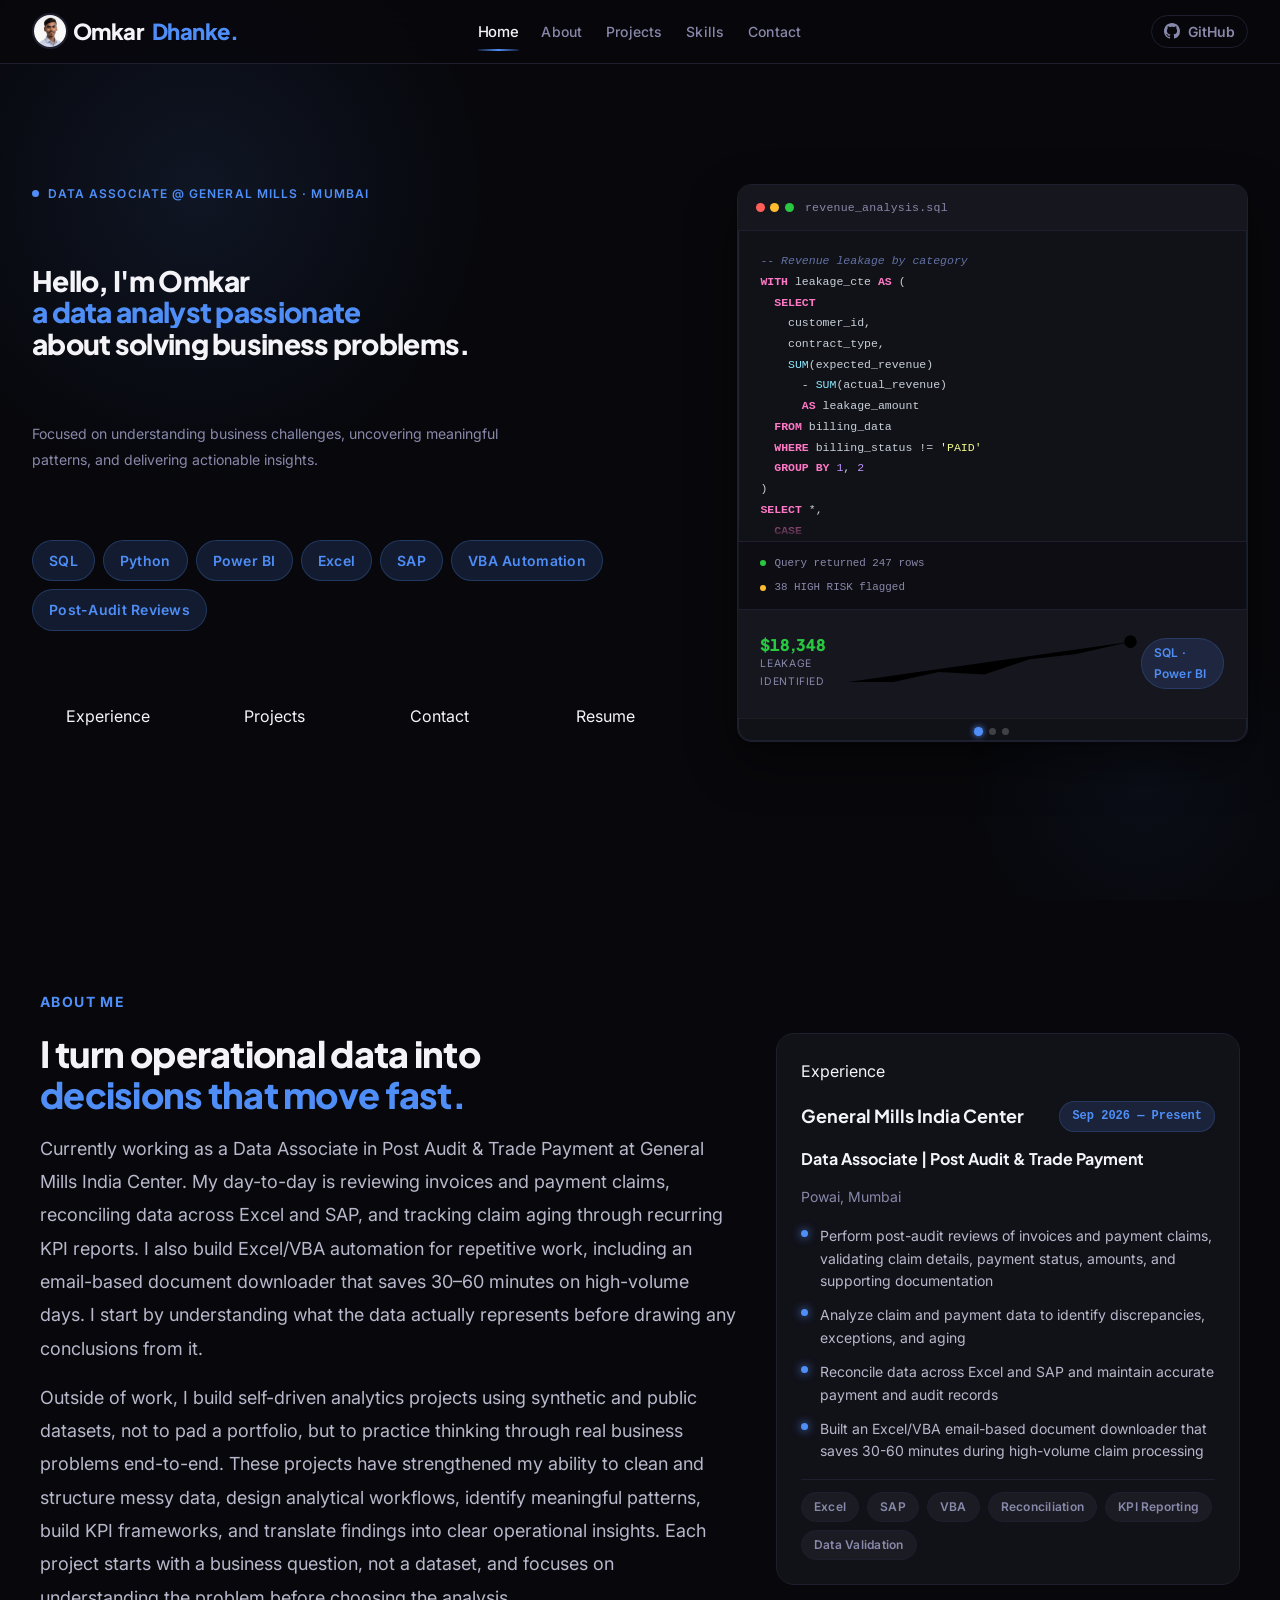
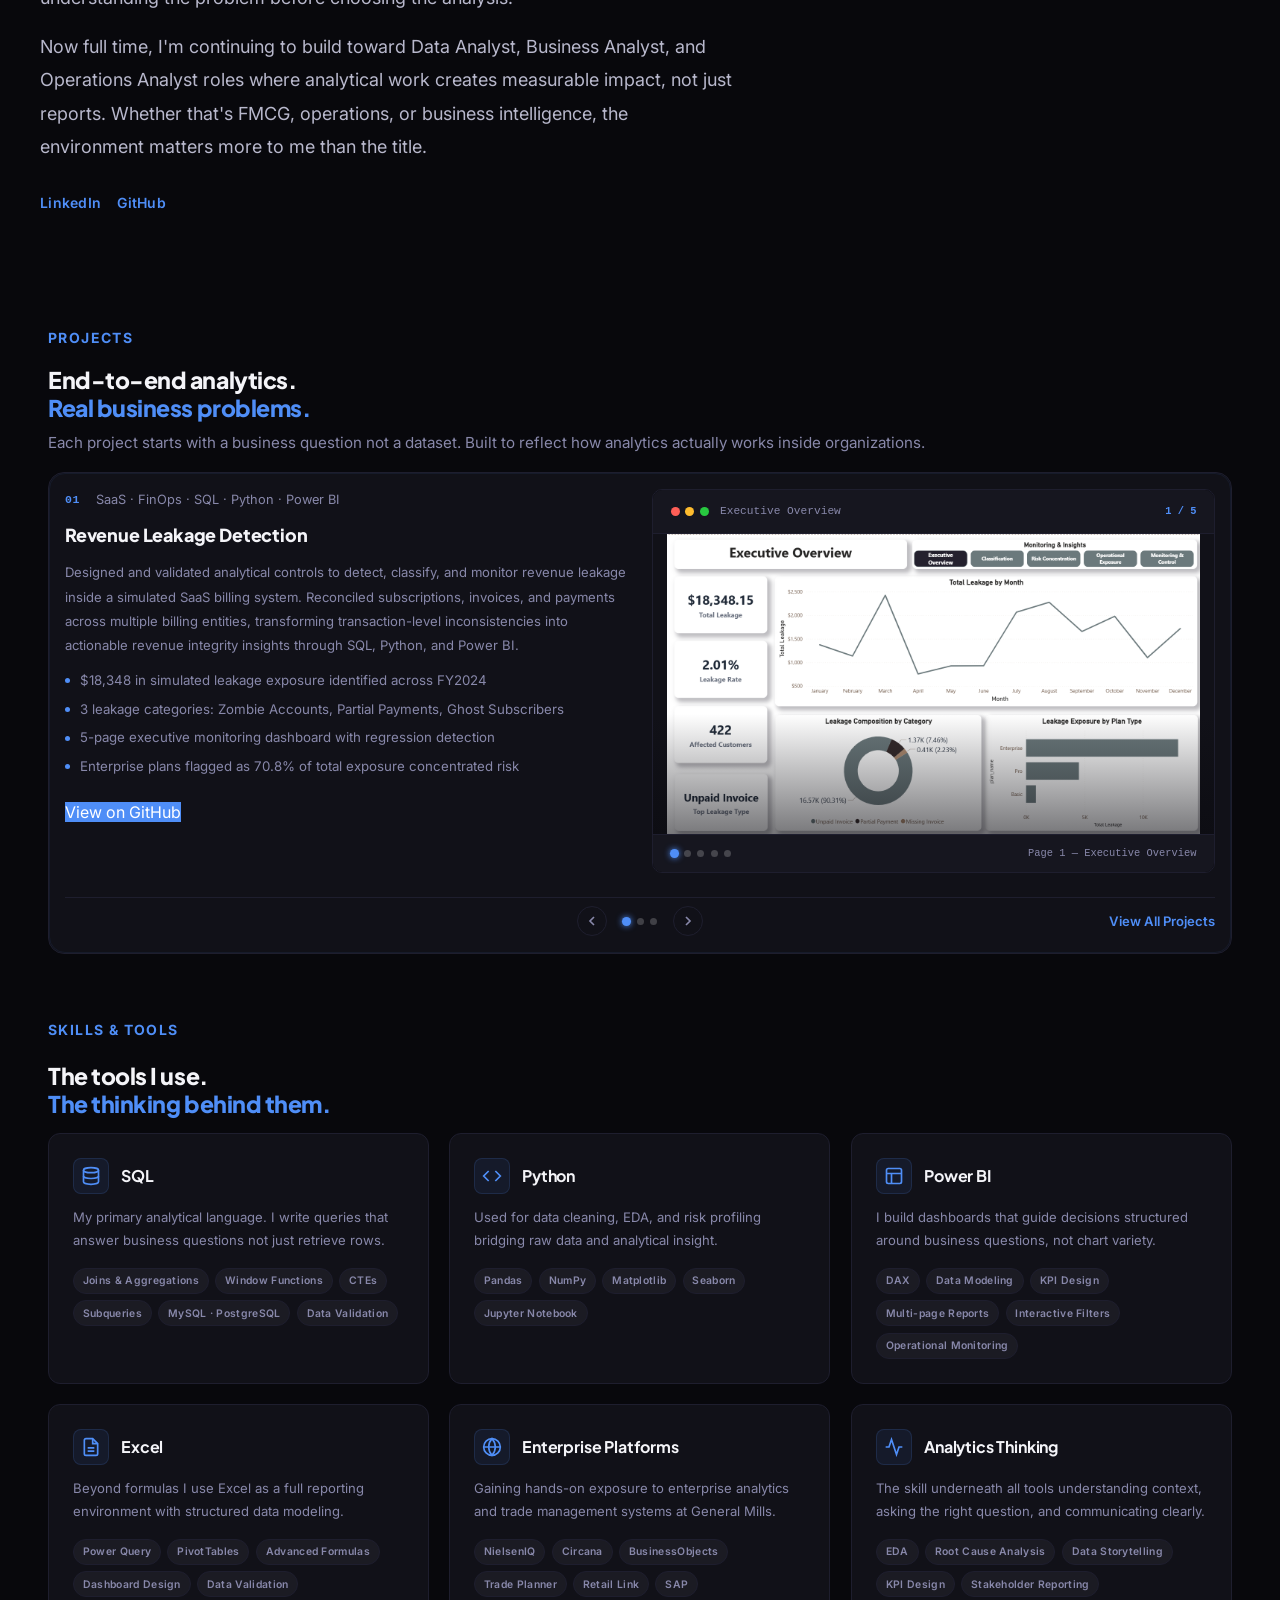
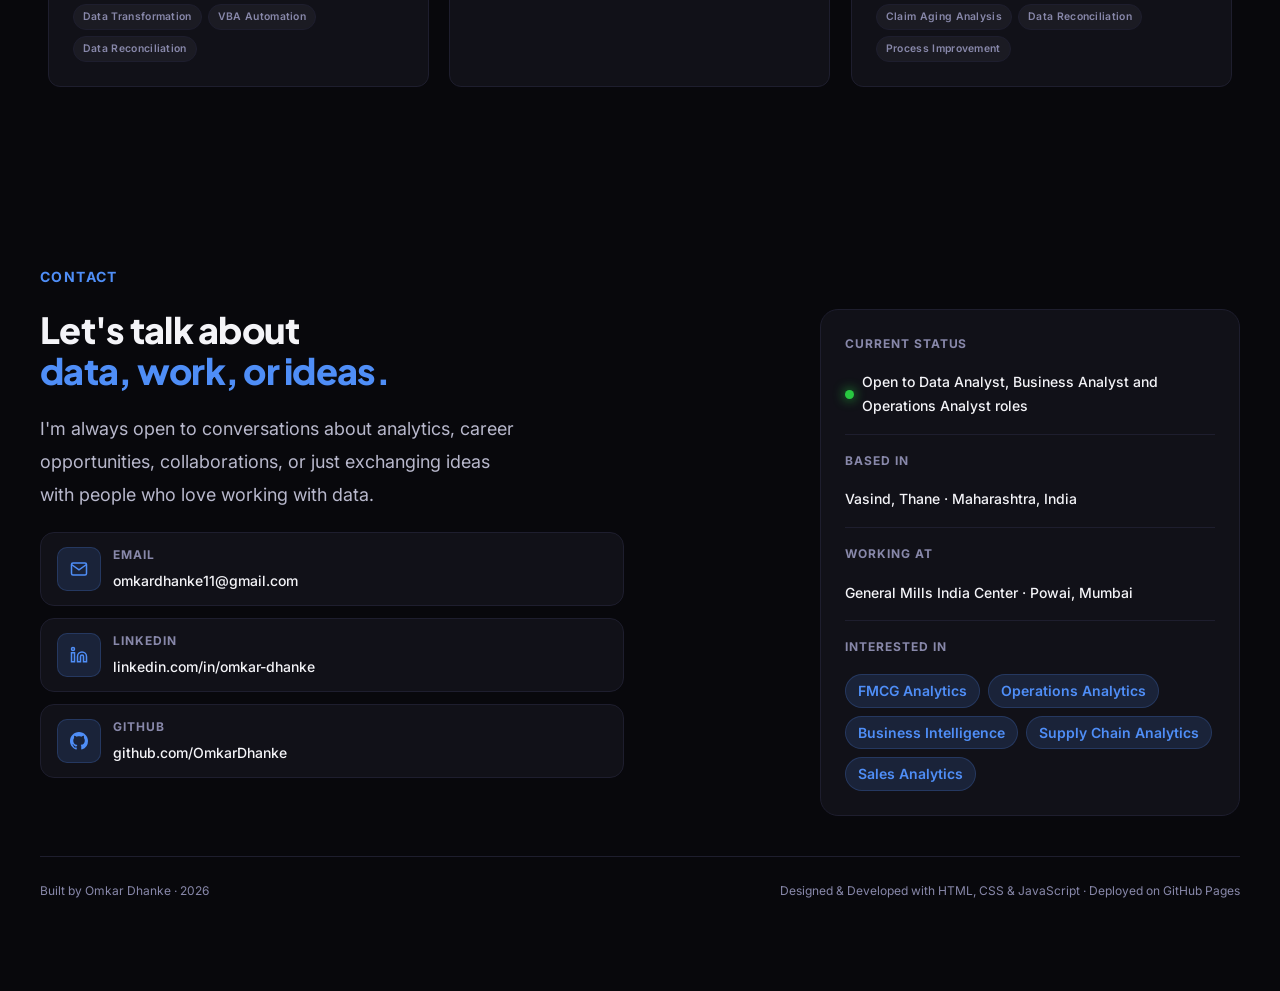
==== index.html @ a62c7568 "feat(about): enhance project description for clarity and impact" ====
<!DOCTYPE html>
<html lang="en">

<head>
  <meta charset="UTF-8" />
  <meta name="viewport" content="width=device-width, initial-scale=1.0" />
  <meta name="description"
    content="Omkar Dhanke — Data Analyst portfolio. Business-first analytics using SQL, Python, Power BI, and Excel." />
  <meta name="keywords" content="Omkar Dhanke, Data Analyst, SQL, Power BI, Python, Excel, FMCG Analytics, Portfolio" />
  <meta name="author" content="Omkar Dhanke" />

  <title>Omkar Dhanke | Data Analyst</title>

  <link rel="preconnect" href="https://fonts.googleapis.com" />
  <link rel="preconnect" href="https://fonts.gstatic.com" crossorigin />
  <link
    href="https://fonts.googleapis.com/css2?family=Inter:wght@300;400;500;600&family=Plus+Jakarta+Sans:wght@400;600;700;800&display=swap"
    rel="stylesheet" />
  <link href="https://unpkg.com/aos@2.3.4/dist/aos.css" rel="stylesheet" />
  <link rel="stylesheet" href="css/main.css?v=20261002-skill-header" />

  <!-- Google tag (gtag.js) -->
  <script async src="https://www.googletagmanager.com/gtag/js?id=G-1EZRHMGM2Y"></script>
  <script>
    window.dataLayer = window.dataLayer || [];
    function gtag() { dataLayer.push(arguments); }
    gtag('js', new Date());

    gtag('config', 'G-1EZRHMGM2Y');
  </script>

</head>

<body>

  <!-- ============ NAVBAR ============ -->
  <nav class="navbar" id="navbar">
    <div class="nav-container">
      <div class="nav-brand">
      <button type="button" class="nav-avatar-btn" aria-label="View profile photo" aria-haspopup="dialog">
        <img src="assets/images/profile.png" class="nav-avatar" alt="" />
      </button>
      <a href="#home" class="nav-logo">Omkar<span class="accent-name">Dhanke.</span></a>
    </div>

      <ul class="nav-links">
        <li><a href="#home">Home</a></li>
        <li><a href="#about">About</a></li>
        <li><a href="#projects">Projects</a></li>
        <li><a href="#skills">Skills</a></li>
        <!-- <li><a href="#certifications">Certifications</a></li> -->
        <li><a href="#contact">Contact</a></li>
      </ul>
      <div class="nav-right">
        <a href="https://github.com/OmkarDhanke" target="_blank" rel="noreferrer" class="nav-github">
          <svg width="16" height="16" viewBox="0 0 24 24" fill="currentColor" aria-hidden="true">
            <path
              d="M12 0C5.37 0 0 5.37 0 12c0 5.31 3.435 9.795 8.205 11.385.6.105.825-.255.825-.57 0-.285-.015-1.23-.015-2.235-3.015.555-3.795-.735-4.035-1.41-.135-.345-.72-1.41-1.23-1.695-.42-.225-1.02-.78-.015-.795.945-.015 1.62.87 1.845 1.23 1.08 1.815 2.805 1.305 3.495.99.105-.78.42-1.305.765-1.605-2.67-.3-5.46-1.335-5.46-5.925 0-1.305.465-2.385 1.23-3.225-.12-.3-.54-1.53.12-3.18 0 0 1.005-.315 3.3 1.23.96-.27 1.98-.405 3-.405s2.04.135 3 .405c2.295-1.56 3.3-1.23 3.3-1.23.66 1.65.24 2.88.12 3.18.765.84 1.23 1.905 1.23 3.225 0 4.605-2.805 5.625-5.475 5.925.435.375.81 1.095.81 2.22 0 1.605-.015 2.895-.015 3.3 0 .315.225.69.825.57A12.02 12.02 0 0 0 24 12c0-6.63-5.37-12-12-12z" />
          </svg>
          GitHub
        </a>
      </div>

      <button class="nav-toggle" type="button" aria-label="Open navigation menu" aria-expanded="false"
        aria-controls="mobile-menu">
        <span class="nav-toggle-line"></span>
        <span class="nav-toggle-line"></span>
        <span class="nav-toggle-line"></span>
      </button>
    </div>

    <div class="mobile-menu" id="mobile-menu" aria-hidden="true">
      <div class="mobile-menu-panel" role="navigation" aria-label="Mobile navigation">
        <ul class="mobile-nav-links">
          <li><a href="#home">Home</a></li>
          <li><a href="#about">About</a></li>
          <li><a href="#projects">Projects</a></li>
          <li><a href="#skills">Skills</a></li>
          <li><a href="#contact">Contact</a></li>
        </ul>

        <div class="mobile-menu-footer">
          <a href="https://github.com/OmkarDhanke" target="_blank" rel="noreferrer" class="mobile-github">
            <svg width="16" height="16" viewBox="0 0 24 24" fill="currentColor" aria-hidden="true">
              <path
                d="M12 0C5.37 0 0 5.37 0 12c0 5.31 3.435 9.795 8.205 11.385.6.105.825-.255.825-.57 0-.285-.015-1.23-.015-2.235-3.015.555-3.795-.735-4.035-1.41-.135-.345-.72-1.41-1.23-1.695-.42-.225-1.02-.78-.015-.795.945-.015 1.62.87 1.845 1.23 1.08 1.815 2.805 1.305 3.495.99.105-.78.42-1.305.765-1.605-2.67-.3-5.46-1.335-5.46-5.925 0-1.305.465-2.385 1.23-3.225-.12-.3-.54-1.53.12-3.18 0 0 1.005-.315 3.3 1.23.96-.27 1.98-.405 3-.405s2.04.135 3 .405c2.295-1.56 3.3-1.23 3.3-1.23.66 1.65.24 2.88.12 3.18.765.84 1.23 1.905 1.23 3.225 0 4.605-2.805 5.625-5.475 5.925.435.375.81 1.095.81 2.22 0 1.605-.015 2.895-.015 3.3 0 .315.225.69.825.57A12.02 12.02 0 0 0 24 12c0-6.63-5.37-12-12-12z" />
            </svg>
            GitHub
          </a>
        </div>
      </div>
    </div>
  </nav>

  <!-- ============ HERO ============ -->
  <section class="hero" id="home">
    <div class="hero-orb"></div>
    <div class="hero-orb-2"></div>

    <div class="hero-container">

      <!-- LEFT COLUMN -->
      <div class="hero-left">

        <div class="hero-tag-wrap" data-aos="fade-up" data-aos-delay="0">
          <span class="hero-tag-dot"></span>
          <p class="hero-tag">Data Associate @ General Mills · Mumbai</p>
        </div>

        <h1 class="hero-headline">

          <span class="hero-line hero-line-1">
            Hello, I'm Omkar
          </span>

          <span class="hero-line hero-line-2 accent">
            a data analyst passionate
          </span>

          <span class="hero-line hero-line-3">
            about solving business problems.
          </span>

        </h1>

        <p class="hero-sub" data-aos="fade-up" data-aos-delay="200">
          Focused on understanding business challenges, 
          uncovering meaningful patterns, and delivering actionable insights. 
        </p>

        <!-- Tool pills row — adds visual height to left column -->
        <div class="hero-pills" data-aos="fade-up" data-aos-delay="280">
          <span class="pill">SQL</span>
          <span class="pill">Python</span>
          <span class="pill">Power BI</span>
          <span class="pill">Excel</span>
          <span class="pill">SAP</span>
          <span class="pill">VBA Automation</span>
          <span class="pill">Post-Audit Reviews</span>
        </div>

        <div class="hero-actions" data-aos="fade-up" data-aos-delay="320">
          <a href="career.html" class="btn-secondary magnetic">Experience</a>
          <a href="projects.html" class="btn-secondary magnetic">Projects</a>
          <a href="#contact" class="btn-secondary magnetic">Contact</a>
          <a href="assets/docs/Omkar_Dhanke_Resume.pdf" download class="btn-secondary magnetic" aria-label="Download resume">Resume</a>
        </div>

      </div>

      <!-- RIGHT COLUMN -->
      <div class="hero-right" data-aos="fade-left" data-aos-delay="200">
        <div class="hero-card reveal glow-track panel-glow chart-panel" id="heroCodeCard">

          <div class="card-header">
            <div class="card-dots">
              <span></span><span></span><span></span>
            </div>
            <p class="card-title" id="codeCardFilename">revenue_analysis.sql</p>
          </div>

          <div class="card-body" id="codeCardBody">
            <pre><code id="codeCardContent"></code></pre>
          </div>

          <div class="card-result-row" id="codeCardResults">
            <div class="result-item">
              <span class="result-dot result-dot--green"></span>
              <span class="result-text" id="codeCardResult1"></span>
            </div>
            <div class="result-item">
              <span class="result-dot result-dot--yellow"></span>
              <span class="result-text" id="codeCardResult2"></span>
            </div>
          </div>

          <div class="card-footer">
            <div class="card-metric">
              <span class="metric-value" id="codeCardMetricVal"></span>
              <span class="metric-label" id="codeCardMetricLabel"></span>
            </div>
            <svg class="mini-trend" viewBox="0 0 120 32" aria-hidden="true">
              <path class="mini-trend-grid" d="M4 26.5H116" />
              <path class="mini-trend-line" id="codeCardTrendLine" d="M4 23L22 23L40 19L58 20L76 14L94 12L116 7" />
              <circle class="mini-trend-point" id="codeCardTrendDot" cx="116" cy="7" r="2.5" />
            </svg>
            <div class="card-badge" id="codeCardBadge">SQL · Power BI</div>
          </div>

          <!-- Carousel dots -->
          <div class="code-card-nav">
            <span class="code-dot active" data-idx="0"></span>
            <span class="code-dot" data-idx="1"></span>
            <span class="code-dot" data-idx="2"></span>
</div>

        </div>

        </div>
    </div>
  </section>

  <!-- Placeholder sections -->
  <section class="about" id="about">
    <div class="about-container">
      <div class="section-label reveal" data-aos="fade-up">
        <span class="label-text">About Me</span>
      </div>
      <div class="about-grid">

        <!-- LEFT: Story -->
        <div class="about-left reveal-left" data-aos="fade-up" data-aos-delay="100">
          <h2 class="about-headline">
            I turn operational data into<br />
            <span class="accent">decisions that move fast.</span>
          </h2>

          <p class="about-body">
            Currently working as a Data Associate in Post Audit & Trade Payment at General Mills India Center. My day-to-day is reviewing invoices and payment claims, reconciling data across Excel and SAP, and tracking claim aging through recurring KPI reports. I also build Excel/VBA automation for repetitive work, including an email-based document downloader that saves 30–60 minutes on high-volume days. I start by understanding what the data actually represents before drawing any conclusions from it.
          </p>

          <p class="about-body">
           Outside of work, I build self-driven analytics projects using synthetic and public datasets, not to pad a portfolio, but to practice thinking through real business problems end-to-end. These projects have strengthened my ability to clean and structure messy data, design analytical workflows, identify meaningful patterns, build KPI frameworks, and translate findings into clear operational insights. Each project starts with a business question, not a dataset, and focuses on understanding the problem before choosing the analysis.
          </p>

          <p class="about-body">
            Now full time, I'm continuing to build toward Data Analyst, Business Analyst, and Operations Analyst roles where analytical work creates measurable impact, not just reports. Whether that's FMCG, operations, or business intelligence, the environment matters more to me than the title.
          </p>

          <div class="about-links">
            <a href="https://linkedin.com/in/omkar-dhanke" target="_blank" class="about-link">LinkedIn</a>
            <a href="https://github.com/OmkarDhanke" target="_blank" class="about-link">GitHub</a>
          </div>
        </div>

        <!-- RIGHT: Cards -->
        <div class="about-right reveal-group" data-aos="fade-up" data-aos-delay="200">

          <!-- Experience card -->
          <div class="exp-about-card reveal reveal-item">
            <p class="facts-title">Experience</p>
            <div class="exp-about-role-top">
              <div class="exp-about-company-wrap">
                <span class="exp-about-company">General Mills India Center</span>
              </div>
              <span class="exp-about-duration">Sep 2026 — Present</span>
            </div>
            <p class="exp-about-title">Data Associate | Post Audit & Trade Payment</p>
            <p class="exp-about-location">Powai, Mumbai</p>
            <ul class="exp-about-outcomes">
              <li><span class="outcome-dot"></span>Perform post-audit reviews of invoices and payment claims, validating claim details, payment status, amounts, and supporting documentation</li>
              <li><span class="outcome-dot"></span>Analyze claim and payment data to identify discrepancies, exceptions, and aging</li>
              <li><span class="outcome-dot"></span>Reconcile data across Excel and SAP and maintain accurate payment and audit records</li>
              <li><span class="outcome-dot"></span>Built an Excel/VBA email-based document downloader that saves 30-60 minutes during high-volume claim processing</li>
            </ul>
              <div class="exp-about-tools">
                <span class="tool-tag">Excel</span>
                <span class="tool-tag">SAP</span>
                <span class="tool-tag">VBA</span>
                <span class="tool-tag">Reconciliation</span>
                <span class="tool-tag">KPI Reporting</span>
                <span class="tool-tag">Data Validation</span>
              </div>
          </div>

        </div>
      </div>
    </div>
  </section>

  <section class="projects" id="projects">
    <div class="projects-container">

      <div class="section-label reveal" data-aos="fade-up">
        <span class="label-text">Projects</span>
      </div>

      <div class="projects-header reveal" data-aos="fade-up" data-aos-delay="100">
        <h2 class="projects-headline">
          End-to-end analytics. <br /> <span class="accent">
            Real business problems.</span>
        </h2>
        <p class="projects-sub">
          Each project starts with a business question not a dataset. Built to reflect how analytics actually works
          inside organizations.
        </p>
      </div>

      <!-- PROJECTS SHOWCASE — rotating -->
      <div class="project-showcase reveal glow-track panel-glow" id="projectShowcase">

        <!-- Left: Text content -->
        <div class="ps-left" id="psLeft">
          <div class="ps-meta">
            <span class="ps-number" id="psNumber">01</span>
            <span class="ps-tag" id="psTag">SaaS · FinOps · SQL · Python · Power BI</span>
          </div>
          <h3 class="ps-title" id="psTitle">Revenue Leakage Detection</h3>
          <p class="ps-desc" id="psDesc"></p>
          <ul class="ps-outcomes" id="psOutcomes"></ul>
          <div class="ps-actions">
            <a href="#" class="btn-primary" id="psGithubLink" target="_blank" rel="noreferrer">View on GitHub</a>
          </div>
        </div>

        <!-- Right: Image panel -->
        <div class="ps-right">
          <div class="ps-img-panel">

            <div class="pir-header">
              <div class="card-dots">
                <span></span><span></span><span></span>
              </div>
              <span class="pir-filename" id="psImgLabel">Executive Overview</span>
              <span class="pir-counter" id="psImgCounter">1 / 5</span>
            </div>

            <div class="pir-stage">
              <img src="assets/ProjectImg/Revenue_Leakage_Detection/Executive_Overview.png" alt="Project dashboard"
                class="pir-img" id="psImg" />
              <div class="pir-overlay"></div>
              <button class="pir-arrow pir-arrow--prev" id="psImgPrev" aria-label="Previous image">
                <svg width="16" height="16" viewBox="0 0 24 24" fill="none" stroke="currentColor" stroke-width="2.5">
                  <polyline points="15 18 9 12 15 6" />
                </svg>
              </button>
              <button class="pir-arrow pir-arrow--next" id="psImgNext" aria-label="Next image">
                <svg width="16" height="16" viewBox="0 0 24 24" fill="none" stroke="currentColor" stroke-width="2.5">
                  <polyline points="9 18 15 12 9 6" />
                </svg>
              </button>
            </div>

            <div class="pir-footer">
              <div class="pir-dots" id="psImgDots"></div>
              <span class="pir-page-label" id="psPageLabel">Page 1 — Executive Overview</span>
            </div>
          </div>
        </div>

        <!-- Bottom: project nav -->
        <div class="ps-nav">
          <div class="ps-nav-left">
            <button class="ps-arrow" id="psPrev" aria-label="Previous project">
              <svg width="16" height="16" viewBox="0 0 24 24" fill="none" stroke="currentColor" stroke-width="2.5">
                <polyline points="15 18 9 12 15 6" />
              </svg>
            </button>
            <div class="ps-dots">
              <span class="ps-dot active" data-idx="0"></span>
              <span class="ps-dot" data-idx="1"></span>
              <span class="ps-dot" data-idx="2"></span>
            </div>
            <button class="ps-arrow" id="psNext" aria-label="Next project">
              <svg width="16" height="16" viewBox="0 0 24 24" fill="none" stroke="currentColor" stroke-width="2.5">
                <polyline points="9 18 15 12 9 6" />
              </svg>
            </button>
          </div>
          <a href="projects.html" class="proj-all-link">View All Projects</a>
        </div>

      </div>
    </div>
  </section>

  <!--SKILL SECTION-->
  <section class="skills" id="skills">
    <div class="skills-container">

      <div class="section-label reveal" data-aos="fade-up">
        <span class="label-text">Skills & Tools</span>
      </div>

      <div class="skills-header reveal" data-aos="fade-up" data-aos-delay="100">
        <h2 class="skills-headline">
          The tools I use.<br />
          <span class="accent">The thinking behind them.</span>
        </h2>
      </div>

      <div class="skills-grid reveal-group">

        <!-- CARD 1 -->
        <div class="skill-card reveal reveal-item glow-track" data-aos="fade-up" data-aos-delay="100">
          <div class="skill-card-header">
            <div class="skill-card-icon">
              <svg width="20" height="20" viewBox="0 0 24 24" fill="none" stroke="currentColor" stroke-width="2">
                <ellipse cx="12" cy="5" rx="9" ry="3" />
                <path d="M21 12c0 1.66-4 3-9 3s-9-1.34-9-3" />
                <path d="M3 5v14c0 1.66 4 3 9 3s9-1.34 9-3V5" />
              </svg>
            </div>
            <h3 class="skill-card-title">SQL</h3>
          </div>
          <p class="skill-card-desc">My primary analytical language. I write queries that answer business questions not
            just retrieve rows.</p>
          <ul class="skill-tags">
            <li>Joins & Aggregations</li>
            <li>Window Functions</li>
            <li>CTEs</li>
            <li>Subqueries</li>
            <li>MySQL · PostgreSQL</li>
            <li>Data Validation</li>
          </ul>
        </div>

        <!-- CARD 2 -->
        <div class="skill-card reveal reveal-item glow-track" data-aos="fade-up" data-aos-delay="150">
          <div class="skill-card-header">
            <div class="skill-card-icon">
              <svg width="20" height="20" viewBox="0 0 24 24" fill="none" stroke="currentColor" stroke-width="2">
                <polyline points="16 18 22 12 16 6" />
                <polyline points="8 6 2 12 8 18" />
              </svg>
            </div>
            <h3 class="skill-card-title">Python</h3>
          </div>
          <p class="skill-card-desc">Used for data cleaning, EDA, and risk profiling bridging raw data and analytical
            insight.</p>
          <ul class="skill-tags">
            <li>Pandas</li>
            <li>NumPy</li>
            <li>Matplotlib</li>
            <li>Seaborn</li>
            <li>Jupyter Notebook</li>
          </ul>
        </div>

        <!-- CARD 3 -->
        <div class="skill-card reveal reveal-item glow-track" data-aos="fade-up" data-aos-delay="200">
          <div class="skill-card-header">
            <div class="skill-card-icon">
              <svg width="20" height="20" viewBox="0 0 24 24" fill="none" stroke="currentColor" stroke-width="2">
                <rect x="3" y="3" width="18" height="18" rx="2" />
                <path d="M3 9h18M9 21V9" />
              </svg>
            </div>
            <h3 class="skill-card-title">Power BI</h3>
          </div>
          <p class="skill-card-desc">I build dashboards that guide decisions structured around business questions, not
            chart variety.</p>
          <ul class="skill-tags">
            <li>DAX</li>
            <li>Data Modeling</li>
            <li>KPI Design</li>
            <li>Multi-page Reports</li>
            <li>Interactive Filters</li>
            <li>Operational Monitoring</li>
          </ul>
        </div>

        <!-- CARD 4 -->
        <div class="skill-card reveal reveal-item glow-track" data-aos="fade-up" data-aos-delay="250">
          <div class="skill-card-header">
            <div class="skill-card-icon">
              <svg width="20" height="20" viewBox="0 0 24 24" fill="none" stroke="currentColor" stroke-width="2">
                <path d="M14 2H6a2 2 0 0 0-2 2v16a2 2 0 0 0 2 2h12a2 2 0 0 0 2-2V8z" />
                <polyline points="14 2 14 8 20 8" />
                <line x1="16" y1="13" x2="8" y2="13" />
                <line x1="16" y1="17" x2="8" y2="17" />
              </svg>
            </div>
            <h3 class="skill-card-title">Excel</h3>
          </div>
          <p class="skill-card-desc">Beyond formulas I use Excel as a full reporting environment with structured data
            modeling.</p>
          <ul class="skill-tags">
            <li>Power Query</li>
            <li>PivotTables</li>
            <li>Advanced Formulas</li>
            <li>Dashboard Design</li>
            <li>Data Validation</li>
            <li>Data Transformation</li>
            <li>VBA Automation</li>
            <li>Data Reconciliation</li>
          </ul>
        </div>

        <!-- CARD 5 -->
        <div class="skill-card reveal reveal-item glow-track" data-aos="fade-up" data-aos-delay="300">
          <div class="skill-card-header">
            <div class="skill-card-icon">
              <svg width="20" height="20" viewBox="0 0 24 24" fill="none" stroke="currentColor" stroke-width="2">
                <circle cx="12" cy="12" r="10" />
                <line x1="2" y1="12" x2="22" y2="12" />
                <path d="M12 2a15.3 15.3 0 0 1 4 10 15.3 15.3 0 0 1-4 10 15.3 15.3 0 0 1-4-10 15.3 15.3 0 0 1 4-10z" />
              </svg>
            </div>
            <h3 class="skill-card-title">Enterprise Platforms</h3>
          </div>
          <p class="skill-card-desc">Gaining hands-on exposure to enterprise analytics and trade management systems at
            General Mills.</p>
          <ul class="skill-tags">
            <li>NielsenIQ</li>
            <li>Circana</li>
            <li>BusinessObjects</li>
            <li>Trade Planner</li>
            <li>Retail Link</li>
            <li>SAP</li>
          </ul>
        </div>

        <!-- CARD 6 -->
        <div class="skill-card reveal reveal-item glow-track" data-aos="fade-up" data-aos-delay="350">
          <div class="skill-card-header">
            <div class="skill-card-icon">
              <svg width="20" height="20" viewBox="0 0 24 24" fill="none" stroke="currentColor" stroke-width="2">
                <polyline points="22 12 18 12 15 21 9 3 6 12 2 12" />
              </svg>
            </div>
            <h3 class="skill-card-title">Analytics Thinking</h3>
          </div>
          <p class="skill-card-desc">The skill underneath all tools understanding context, asking the right question,
            and communicating clearly.</p>
          <ul class="skill-tags">
            <li>EDA</li>
            <li>Root Cause Analysis</li>
            <li>Data Storytelling</li>
            <li>KPI Design</li>
            <li>Stakeholder Reporting</li>
            <li>Claim Aging Analysis</li>
            <li>Data Reconciliation</li>
            <li>Process Improvement</li>
          </ul>
        </div>

      </div>

    </div>
  </section>

  <!-- Certifications row 
  <section class="certifications" id="certifications">
    <div class="certs-container">

      <div class="section-label" data-aos="fade-up">
        <span class="label-text">Certifications</span>
      </div>

      <div class="certs-header" data-aos="fade-up" data-aos-delay="100">
        <h2 class="skills-headline">
          What I've earned.<br /> <span class="accent">What it represents.</span>
        </h2>
      </div>

      <div class="certs-grid">

        <div class="cert-card" data-aos="fade-up" data-aos-delay="100">
          <div class="cert-card-icon">
            <svg width="20" height="20" viewBox="0 0 24 24" fill="none" stroke="currentColor" stroke-width="2">
              <circle cx="12" cy="8" r="6" />
              <path d="M15.477 12.89L17 22l-5-3-5 3 1.523-9.11" />
            </svg>
          </div>
          <div class="cert-card-body">
            <p class="cert-card-issuer">Oracle</p>
            <h3 class="cert-card-title">Analytics Cloud 2025 Certified Professional</h3>
            <p class="cert-card-desc">Certified in data modeling, visualization, and augmented analytics using Oracle
              Analytics Cloud.</p>
          </div>
        </div>

        <div class="cert-card" data-aos="fade-up" data-aos-delay="150">
          <div class="cert-card-icon">
            <svg width="20" height="20" viewBox="0 0 24 24" fill="none" stroke="currentColor" stroke-width="2">
              <rect x="2" y="7" width="20" height="14" rx="2" />
              <path d="M16 7V5a2 2 0 0 0-2-2h-4a2 2 0 0 0-2 2v2" />
            </svg>
          </div>
          <div class="cert-card-body">
            <p class="cert-card-issuer">Deloitte</p>
            <h3 class="cert-card-title">Data Analytics Job Simulation</h3>
            <p class="cert-card-desc">Applied data cleaning, analysis, dashboard development, and client reporting in a
              simulated consulting engagement.</p>
          </div>
        </div>

        <div class="cert-card" data-aos="fade-up" data-aos-delay="200">
          <div class="cert-card-icon">
            <svg width="20" height="20" viewBox="0 0 24 24" fill="none" stroke="currentColor" stroke-width="2">
              <ellipse cx="12" cy="5" rx="9" ry="3" />
              <path d="M21 12c0 1.66-4 3-9 3s-9-1.34-9-3" />
              <path d="M3 5v14c0 1.66 4 3 9 3s9-1.34 9-3V5" />
            </svg>
          </div>
          <div class="cert-card-body">
            <p class="cert-card-issuer">DataCamp</p>
            <h3 class="cert-card-title">Introduction to SQL</h3>
            <p class="cert-card-desc">Learned database querying, filtering, aggregation, joins, and relational data
              analysis using SQL.</p>
          </div>
        </div>

        <div class="cert-card" data-aos="fade-up" data-aos-delay="250">
          <div class="cert-card-icon">
            <svg width="20" height="20" viewBox="0 0 24 24" fill="none" stroke="currentColor" stroke-width="2">
              <path d="M2 3h6a4 4 0 0 1 4 4v14a3 3 0 0 0-3-3H2z" />
              <path d="M22 3h-6a4 4 0 0 0-4 4v14a3 3 0 0 1 3-3h7z" />
            </svg>
          </div>
          <div class="cert-card-body">
            <p class="cert-card-issuer">Quastech Institute</p>
            <h3 class="cert-card-title">Data Analyst Training Program</h3>
            <p class="cert-card-desc">Practical training in SQL, Python, Excel, and Power BI covering data cleaning,
              analysis, and dashboard development.</p>
          </div>
        </div>

        <div class="cert-card" data-aos="fade-up" data-aos-delay="300">
          <div class="cert-card-icon">
            <svg width="20" height="20" viewBox="0 0 24 24" fill="none" stroke="currentColor" stroke-width="2">
              <path d="M14 2H6a2 2 0 0 0-2 2v16a2 2 0 0 0 2 2h12a2 2 0 0 0 2-2V8z" />
              <polyline points="14 2 14 8 20 8" />
              <line x1="16" y1="13" x2="8" y2="13" />
              <line x1="16" y1="17" x2="8" y2="17" />
            </svg>
          </div>
          <div class="cert-card-body">
            <p class="cert-card-issuer">Microsoft</p>
            <h3 class="cert-card-title">Introduction to MS Excel</h3>
            <p class="cert-card-desc">Developed foundational to intermediate skills in Excel for data preparation,
              analysis, and reporting.</p>
          </div>
        </div>

      </div>
    </div>
  </section>
-->

  <section class="contact" id="contact">
    <div class="contact-container">

      <div class="section-label reveal" data-aos="fade-up">
        <span class="label-text">Contact</span>
      </div>

      <div class="contact-grid">

        <!-- LEFT -->
        <div class="contact-left reveal" data-aos="fade-up" data-aos-delay="100">
          <h2 class="contact-headline">
            Let's talk about<br />
            <span class="accent">data, work, or ideas.</span>
          </h2>
          <p class="contact-desc">
            I'm always open to conversations about analytics,
            career opportunities, collaborations, or just
            exchanging ideas with people who love working
            with data.
          </p>

          <div class="contact-links reveal-group">

            <a href="mailto:omkardhanke11@gmail.com" class="contact-link reveal reveal-item">
              <div class="contact-link-icon">
                <svg width="18" height="18" viewBox="0 0 24 24" fill="none" stroke="currentColor" stroke-width="2">
                  <path d="M4 4h16c1.1 0 2 .9 2 2v12c0 1.1-.9 2-2 2H4c-1.1 0-2-.9-2-2V6c0-1.1.9-2 2-2z" />
                  <polyline points="22,6 12,13 2,6" />
                </svg>
              </div>
              <div class="contact-link-body">
                <span class="contact-link-label">Email</span>
                <span class="contact-link-value">omkardhanke11@gmail.com</span>
              </div>
            </a>

            <a href="https://linkedin.com/in/omkar-dhanke" target="_blank" class="contact-link reveal reveal-item">
              <div class="contact-link-icon">
                <svg width="18" height="18" viewBox="0 0 24 24" fill="none" stroke="currentColor" stroke-width="2">
                  <path d="M16 8a6 6 0 0 1 6 6v7h-4v-7a2 2 0 0 0-2-2 2 2 0 0 0-2 2v7h-4v-7a6 6 0 0 1 6-6z" />
                  <rect x="2" y="9" width="4" height="12" />
                  <circle cx="4" cy="4" r="2" />
                </svg>
              </div>
              <div class="contact-link-body">
                <span class="contact-link-label">LinkedIn</span>
                <span class="contact-link-value">linkedin.com/in/omkar-dhanke</span>
              </div>
            </a>

            <a href="https://github.com/OmkarDhanke" target="_blank" class="contact-link reveal reveal-item">
              <div class="contact-link-icon">
                <svg width="18" height="18" viewBox="0 0 24 24" fill="currentColor">
                  <path
                    d="M12 0C5.37 0 0 5.37 0 12c0 5.31 3.435 9.795 8.205 11.385.6.105.825-.255.825-.57 0-.285-.015-1.23-.015-2.235-3.015.555-3.795-.735-4.035-1.41-.135-.345-.72-1.41-1.23-1.695-.42-.225-1.02-.78-.015-.795.945-.015 1.62.87 1.845 1.23 1.08 1.815 2.805 1.305 3.495.99.105-.78.42-1.305.765-1.605-2.67-.3-5.46-1.335-5.46-5.925 0-1.305.465-2.385 1.23-3.225-.12-.3-.54-1.53.12-3.18 0 0 1.005-.315 3.3 1.23.96-.27 1.98-.405 3-.405s2.04.135 3 .405c2.295-1.56 3.3-1.23 3.3-1.23.66 1.65.24 2.88.12 3.18.765.84 1.23 1.905 1.23 3.225 0 4.605-2.805 5.625-5.475 5.925.435.375.81 1.095.81 2.22 0 1.605-.015 2.895-.015 3.3 0 .315.225.69.825.57A12.02 12.02 0 0 0 24 12c0-6.63-5.37-12-12-12z" />
                </svg>
              </div>
              <div class="contact-link-body">
                <span class="contact-link-label">GitHub</span>
                <span class="contact-link-value">github.com/OmkarDhanke</span>
              </div>
            </a>

          </div>
        </div>

        <!-- RIGHT -->
        <div class="contact-right" data-aos="fade-up" data-aos-delay="200">
          <div class="contact-card reveal chart-panel">
            <p class="contact-card-label">Current Status</p>
            <div class="status-row">
              <span class="status-dot"></span>
              <span class="status-text">Open to Data Analyst, Business Analyst and Operations Analyst roles</span>
            </div>
            <div class="contact-card-divider"></div>
            <p class="contact-card-label">Based In</p>
            <p class="contact-card-value">Vasind, Thane · Maharashtra, India</p>
            <div class="contact-card-divider"></div>
            <p class="contact-card-label">Working At</p>
            <p class="contact-card-value">General Mills India Center · Powai, Mumbai</p>
            <div class="contact-card-divider"></div>
            <p class="contact-card-label">Interested In</p>
            <div class="interest-tags">
              <span class="interest-tag">FMCG Analytics</span>
              <span class="interest-tag">Operations Analytics</span>
              <span class="interest-tag">Business Intelligence</span>
              <span class="interest-tag">Supply Chain Analytics</span>
              <span class="interest-tag">Sales Analytics</span>
            </div>
          </div>
        </div>

      </div>

      <!-- Footer -->
      <div class="site-footer" data-aos="fade-up">
        <p>Built by Omkar Dhanke · 2026</p>
        <p>Designed & Developed with HTML, CSS & JavaScript · Deployed on GitHub Pages</p>
      </div>

    </div>
  </section>

  <!-- Scripts -->
  <script src="https://unpkg.com/aos@2.3.4/dist/aos.js"></script>
  <script src="js/aos-init.js"></script>
  <script src="js/navbar.js"></script>
  <script src="js/profile-modal.js"></script>
  <script src="js/code-rotator.js"></script>
  <script src="js/project-showcase.js"></script>

</body>

</html>
---- css/main.css ----
/* ============================================================
   MAIN CSS ENTRY POINT
   Import order matters — tokens first, utilities last.
   To add a new section: create css/sections/new-section.css
   and add @import below.
   ============================================================ */

/* 1. Base — tokens, reset, typography */
@import 'base/tokens.css';
@import 'base/reset.css';
@import 'base/typography.css';

/* 2. Layout — containers, navbar */
@import 'layout/grid.css';
@import 'layout/navbar.css';

/* 3. Components — reusable UI pieces */
@import 'components/buttons.css';
@import 'components/badges.css';
@import 'components/cards.css';
@import 'components/code-block.css';
@import 'components/profile-modal.css';

/* 4. Sections — one file per page section */
@import 'sections/hero.css';
@import 'sections/about.css';
@import 'sections/projects.css?v=20260606-project-nav';
@import 'sections/skills.css?v=20261002-skill-header';
@import 'sections/certifications.css';
@import 'sections/contact.css';
@import 'sections/experience.css';

/* 5. Utilities — animations, responsive (always last) */
@import 'utilities/animations.css';
@import 'utilities/responsive.css';

@import 'pages/projects-page.css';
@import 'pages/career-page.css';
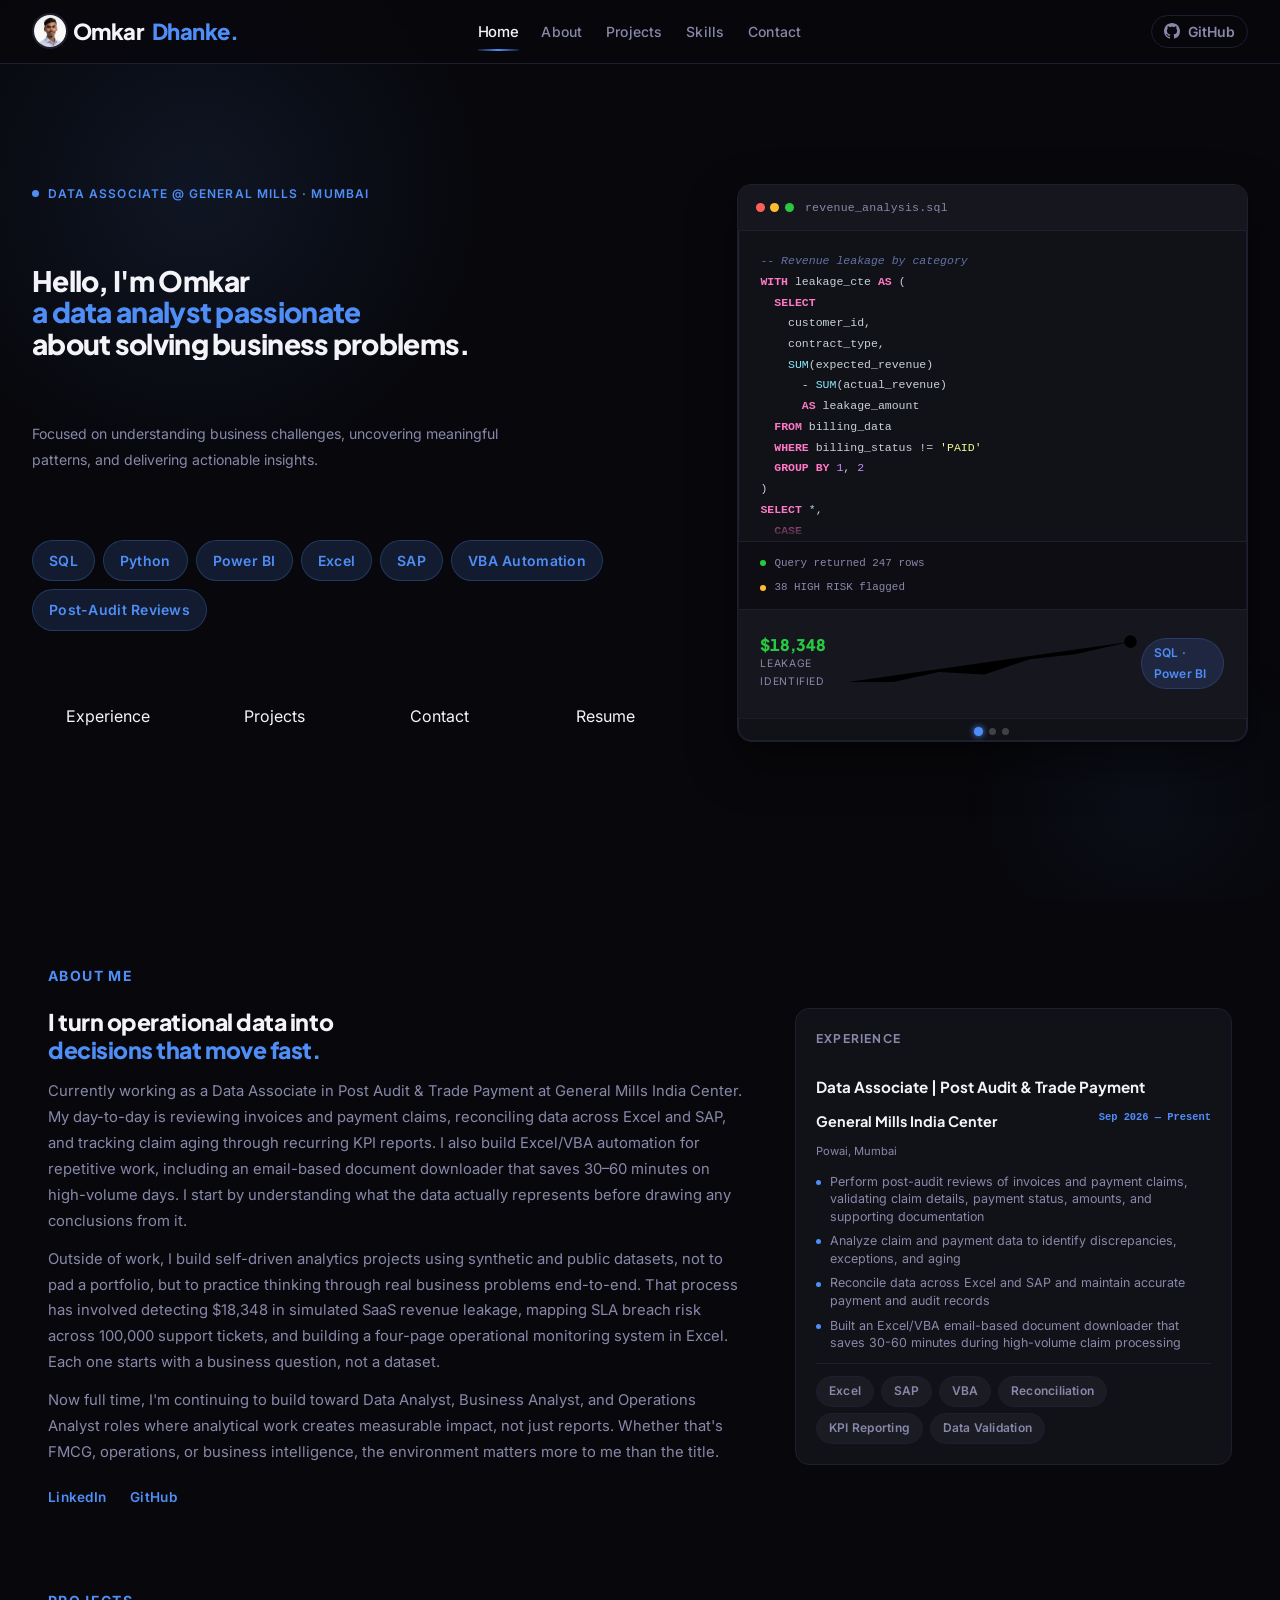
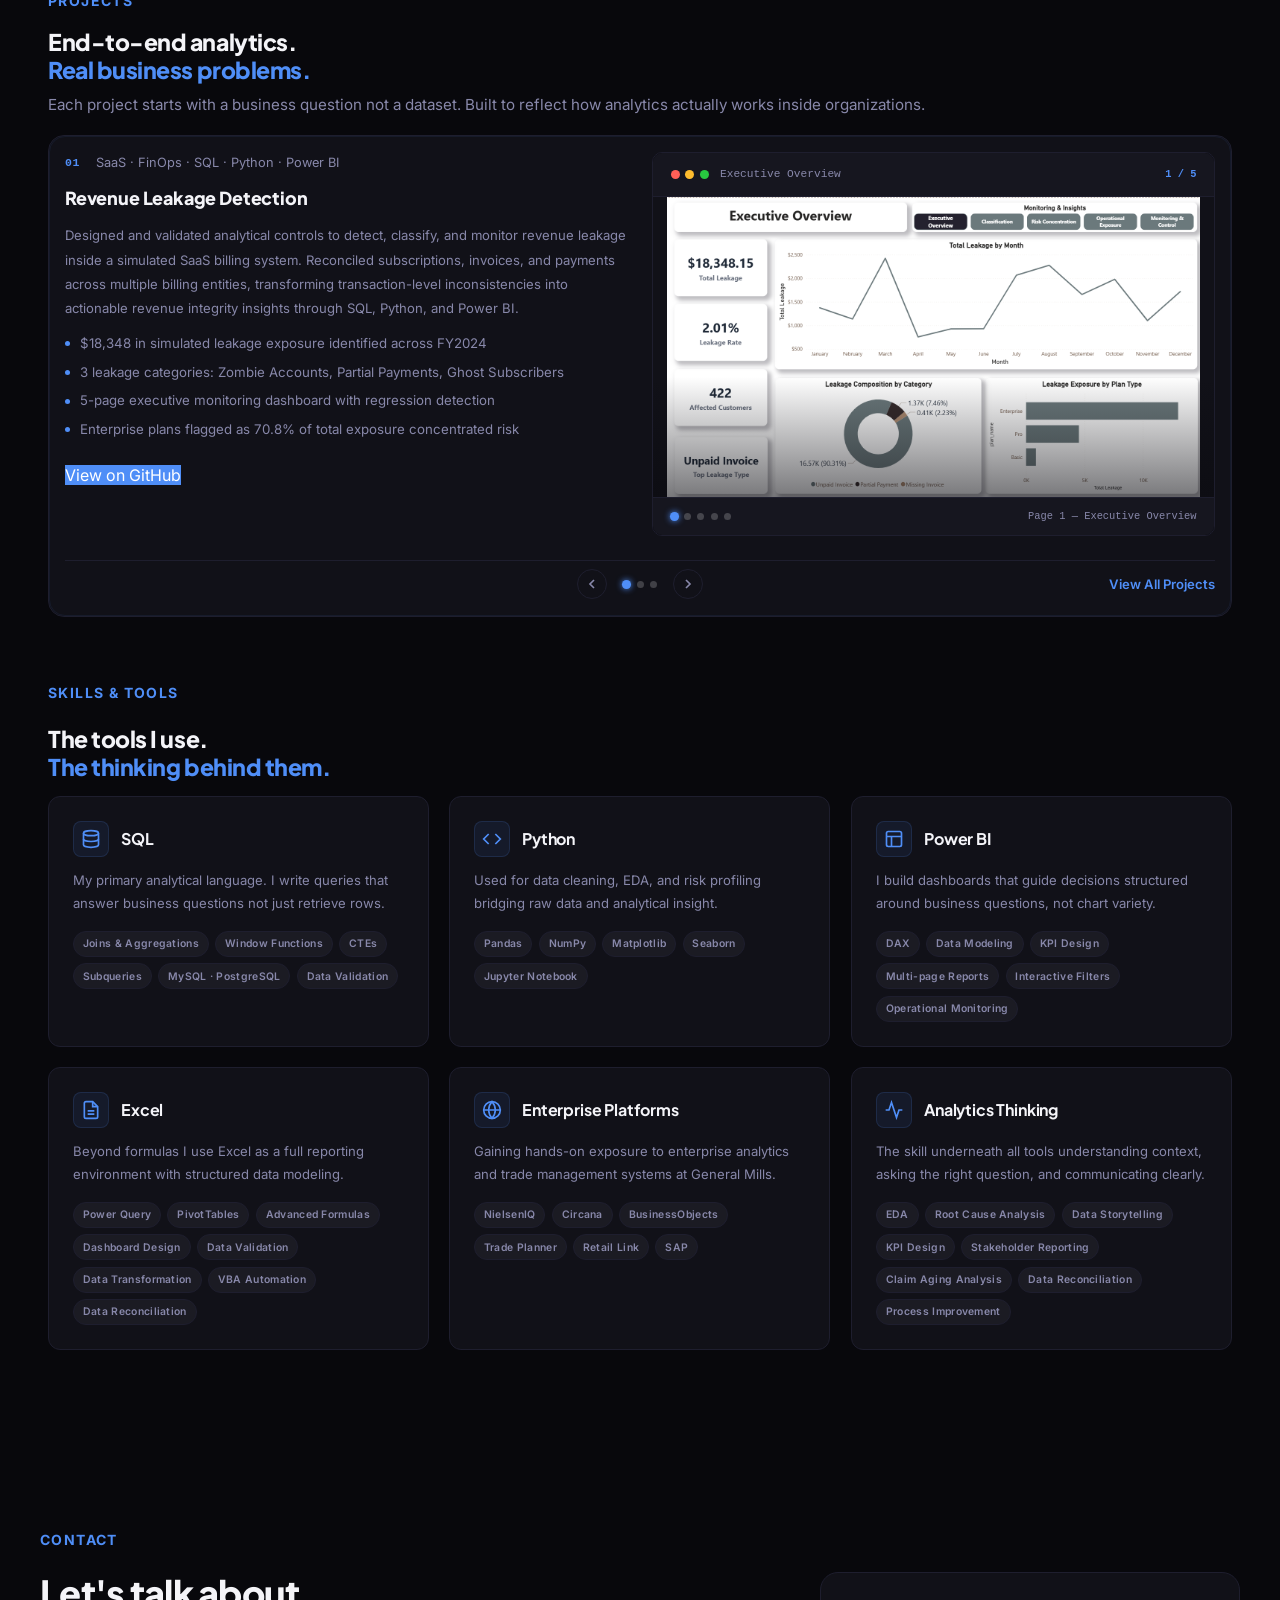
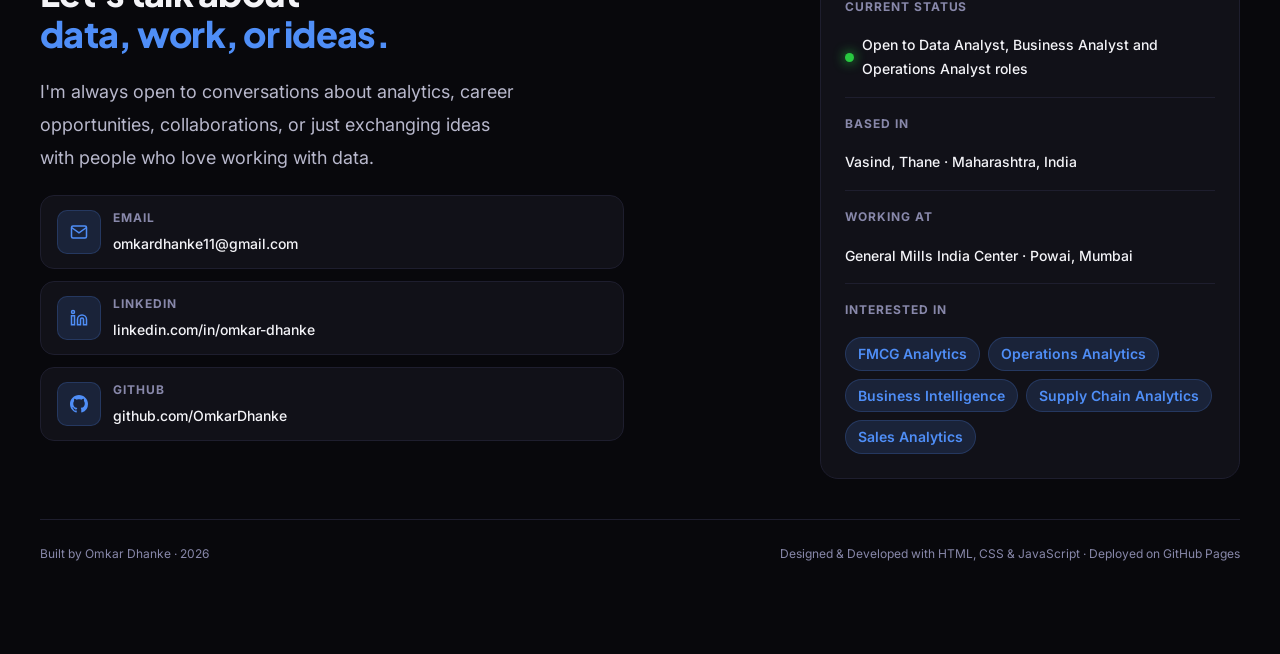
==== commit edce5398: "feat(experience): update experience title font size and add duplicate title" ====
--- a/index.html
+++ b/index.html
@@ -220,7 +220,13 @@
           </p>
 
           <p class="about-body">
-           Outside of work, I build self-driven analytics projects using synthetic and public datasets, not to pad a portfolio, but to practice thinking through real business problems end-to-end. These projects have strengthened my ability to clean and structure messy data, design analytical workflows, identify meaningful patterns, build KPI frameworks, and translate findings into clear operational insights. Each project starts with a business question, not a dataset, and focuses on understanding the problem before choosing the analysis.
+            Outside of work, I build self-driven analytics projects using synthetic
+            and public datasets, not to pad a portfolio, but to practice thinking
+            through real business problems end-to-end. That process has involved
+            detecting $18,348 in simulated SaaS revenue leakage, mapping SLA breach
+            risk across 100,000 support tickets, and building a four-page operational
+            monitoring system in Excel. Each one starts with a business question,
+            not a dataset.
           </p>
 
           <p class="about-body">
@@ -239,13 +245,13 @@
           <!-- Experience card -->
           <div class="exp-about-card reveal reveal-item">
             <p class="facts-title">Experience</p>
+            <p class="exp-about-title">Data Associate | Post Audit & Trade Payment</p>
             <div class="exp-about-role-top">
               <div class="exp-about-company-wrap">
                 <span class="exp-about-company">General Mills India Center</span>
               </div>
               <span class="exp-about-duration">Sep 2026 — Present</span>
             </div>
-            <p class="exp-about-title">Data Associate | Post Audit & Trade Payment</p>
             <p class="exp-about-location">Powai, Mumbai</p>
             <ul class="exp-about-outcomes">
               <li><span class="outcome-dot"></span>Perform post-audit reviews of invoices and payment claims, validating claim details, payment status, amounts, and supporting documentation</li>
@@ -744,4 +750,4 @@
 </body>
 
 </html>
-
+  
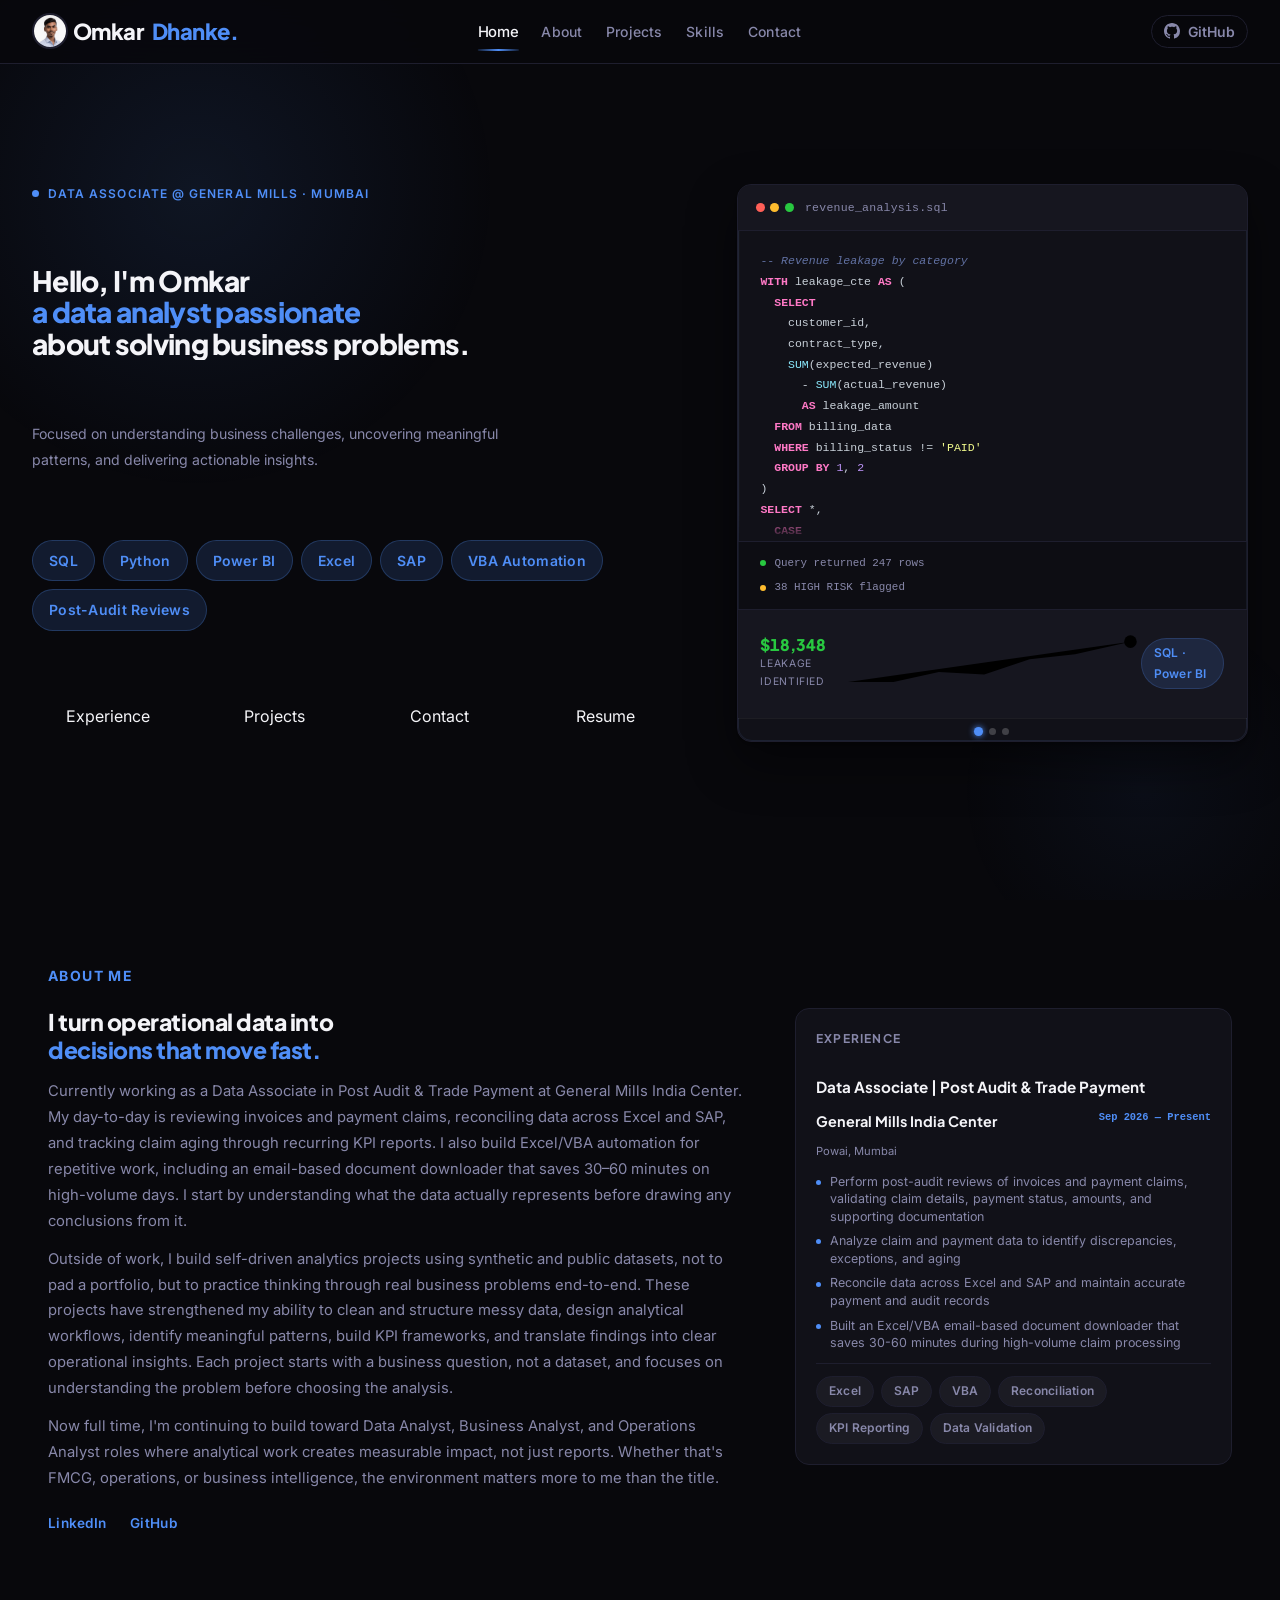
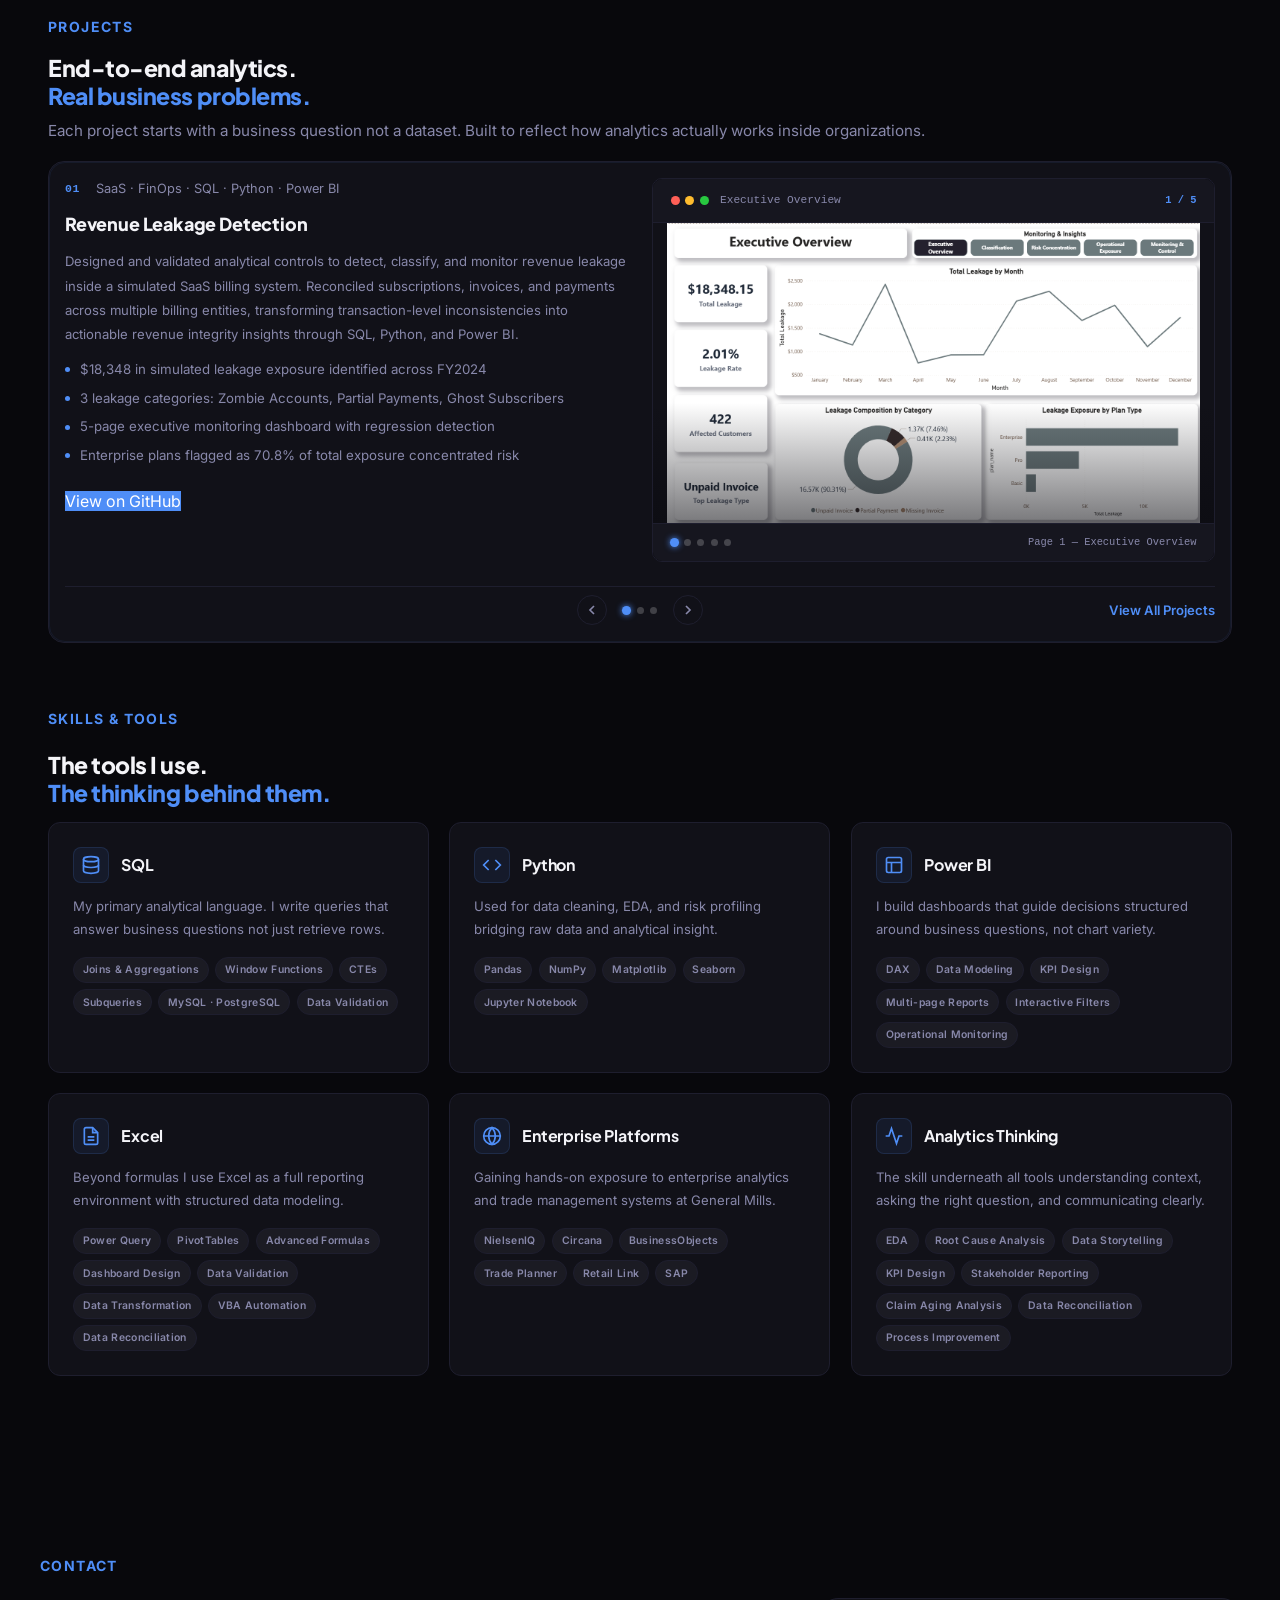
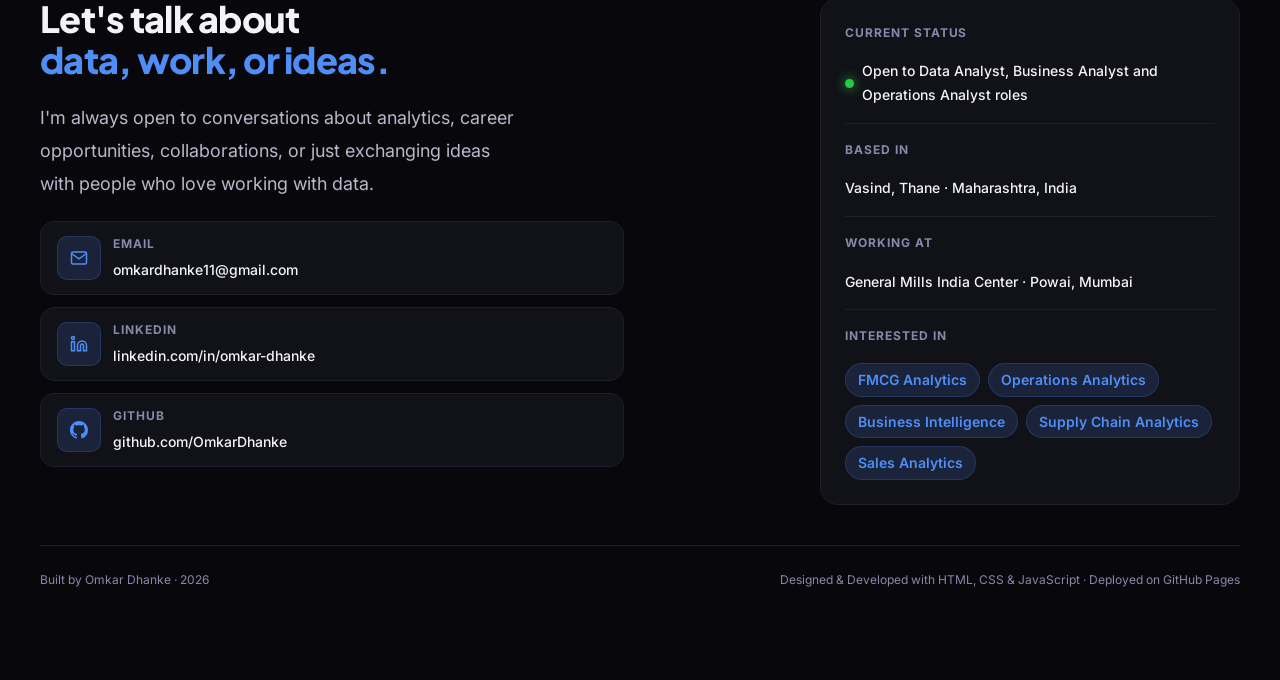
==== commit 5d7776a3: "Merge branch 'feature/experience-section'" ====
--- a/index.html
+++ b/index.html
@@ -220,13 +220,7 @@
           </p>
 
           <p class="about-body">
-            Outside of work, I build self-driven analytics projects using synthetic
-            and public datasets, not to pad a portfolio, but to practice thinking
-            through real business problems end-to-end. That process has involved
-            detecting $18,348 in simulated SaaS revenue leakage, mapping SLA breach
-            risk across 100,000 support tickets, and building a four-page operational
-            monitoring system in Excel. Each one starts with a business question,
-            not a dataset.
+           Outside of work, I build self-driven analytics projects using synthetic and public datasets, not to pad a portfolio, but to practice thinking through real business problems end-to-end. These projects have strengthened my ability to clean and structure messy data, design analytical workflows, identify meaningful patterns, build KPI frameworks, and translate findings into clear operational insights. Each project starts with a business question, not a dataset, and focuses on understanding the problem before choosing the analysis.
           </p>
 
           <p class="about-body">
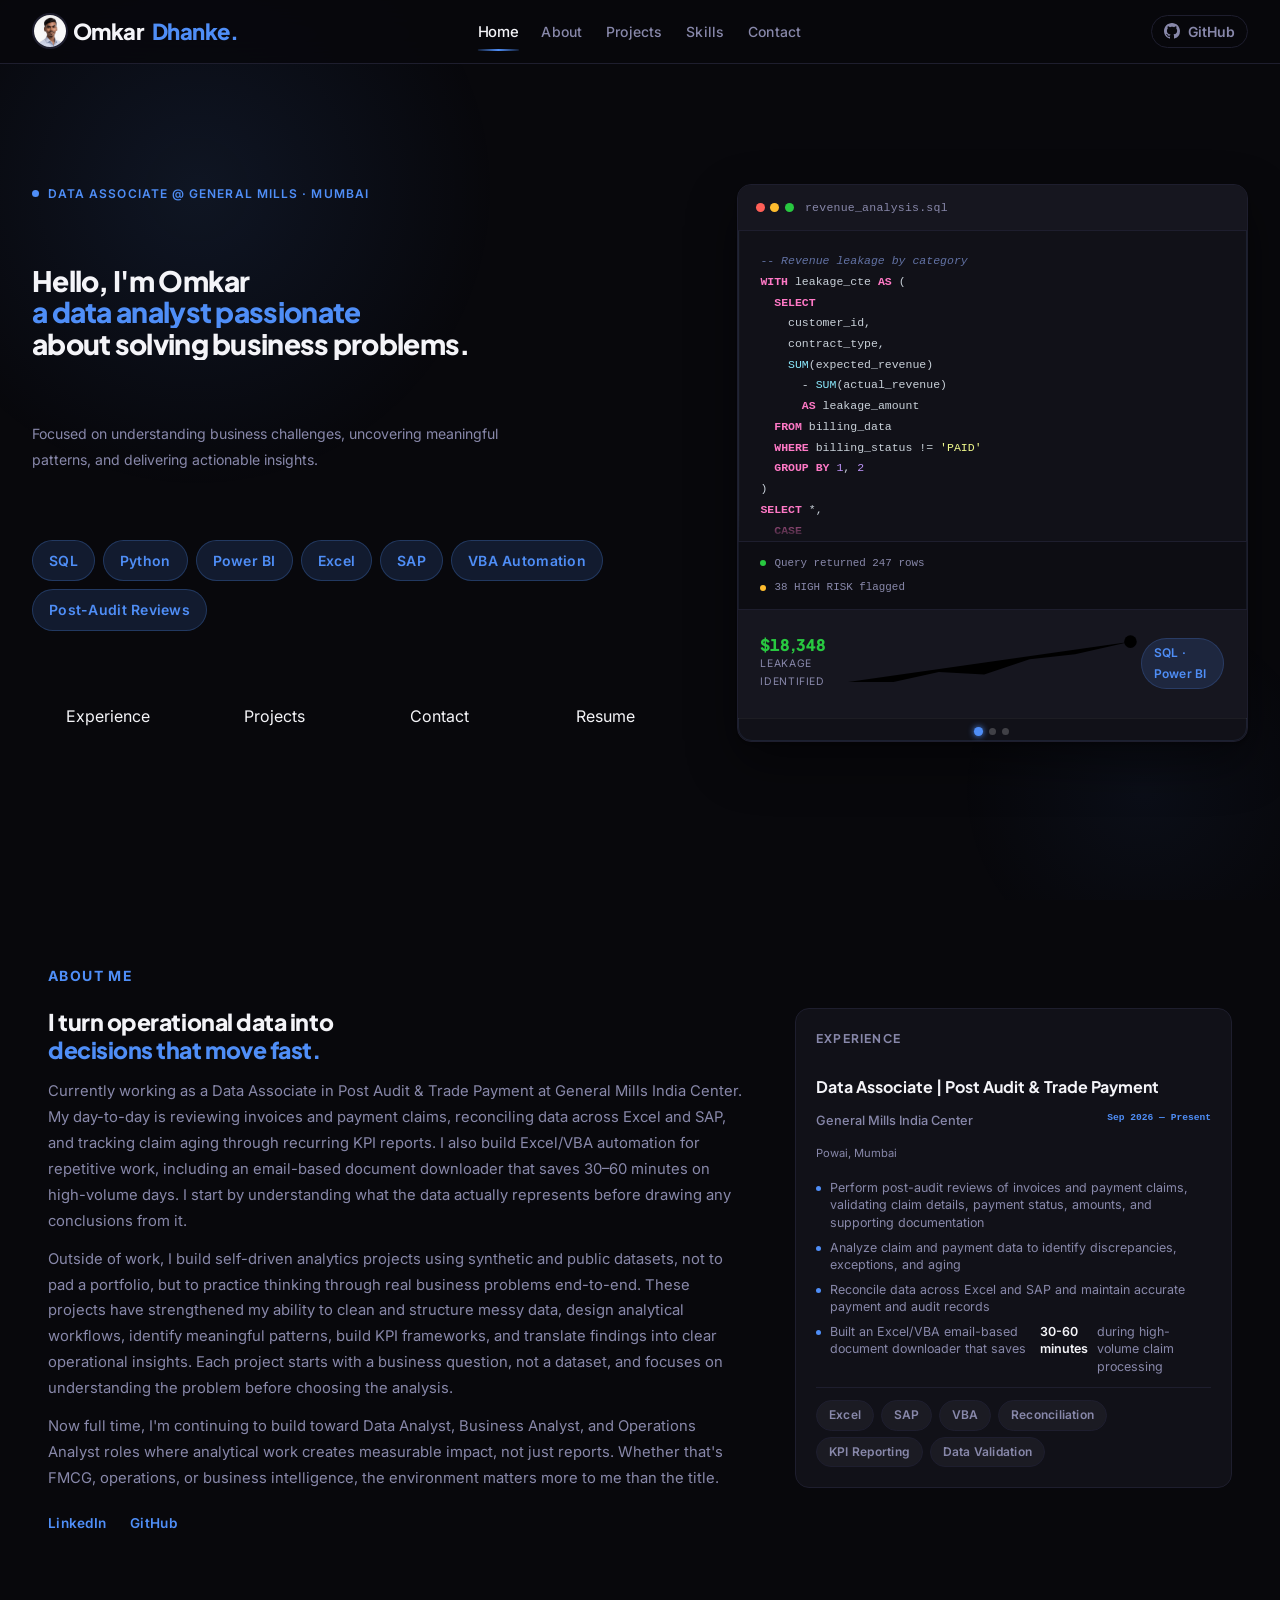
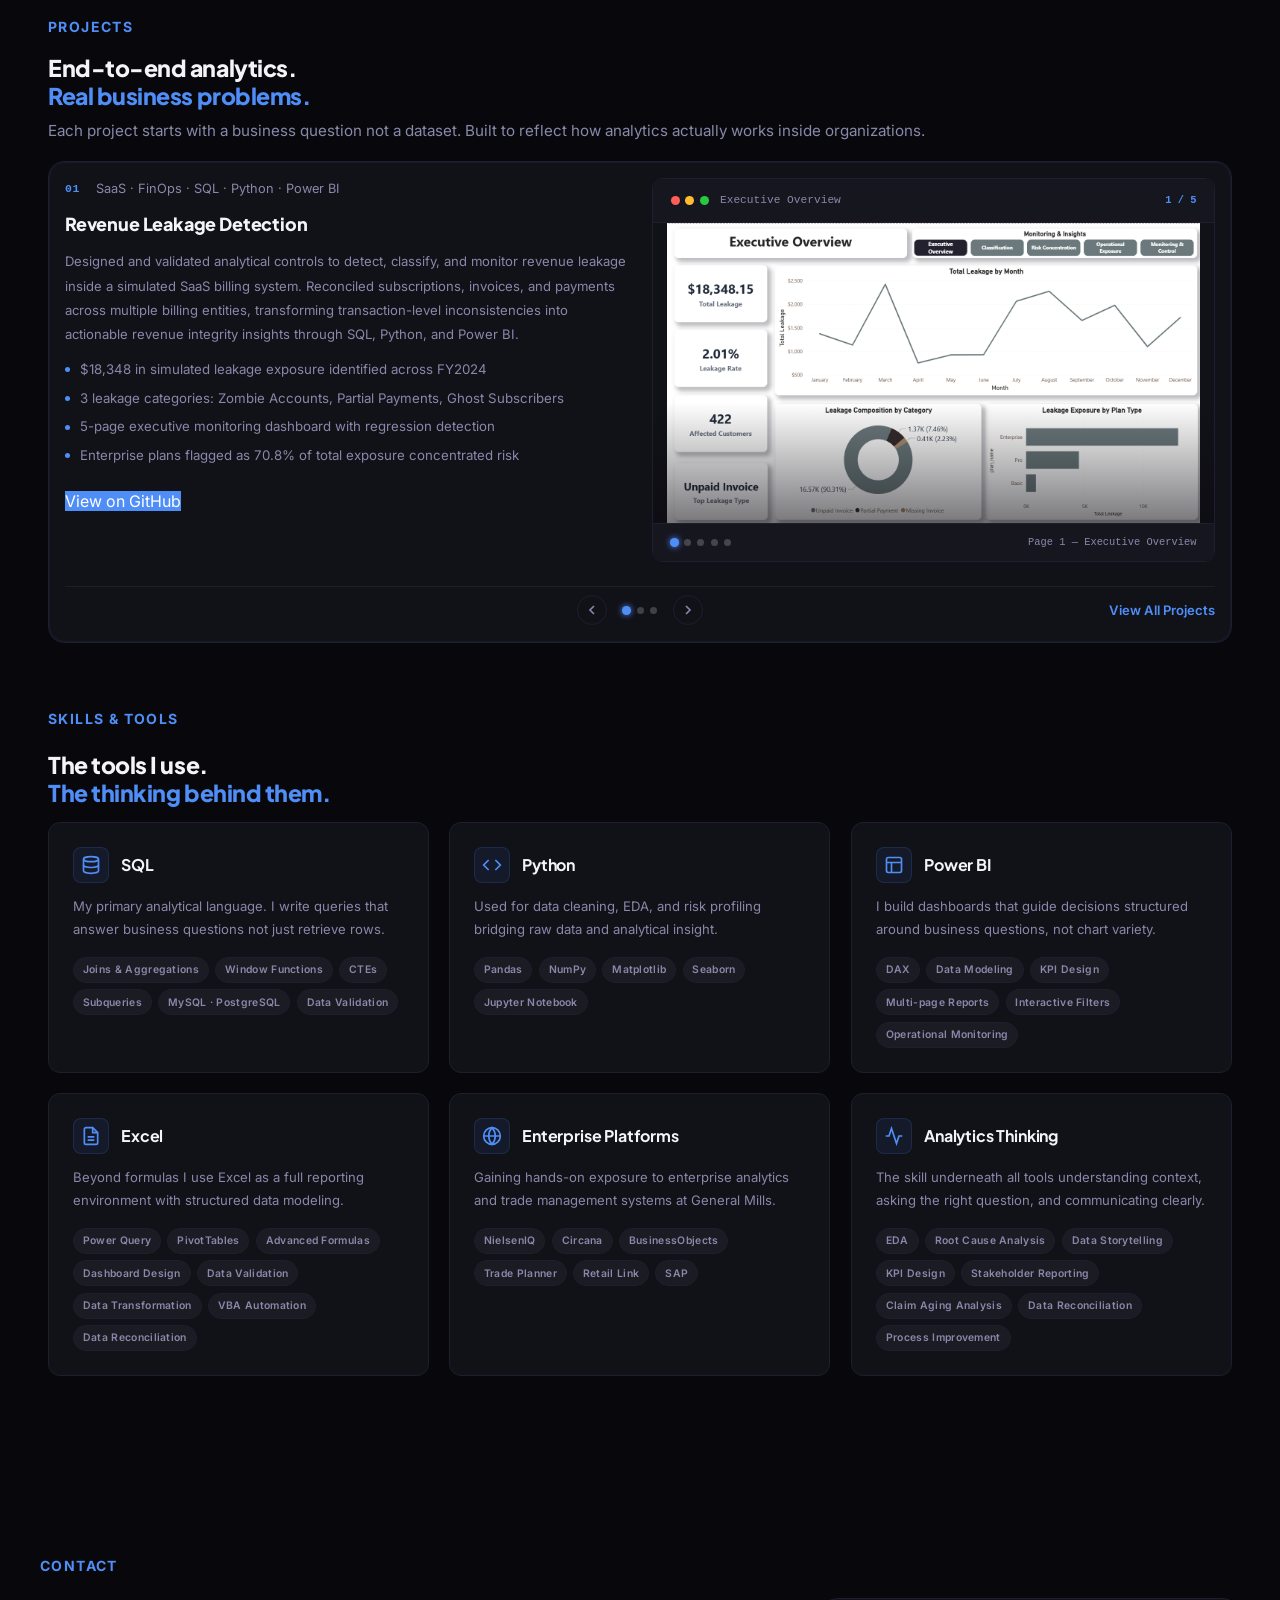
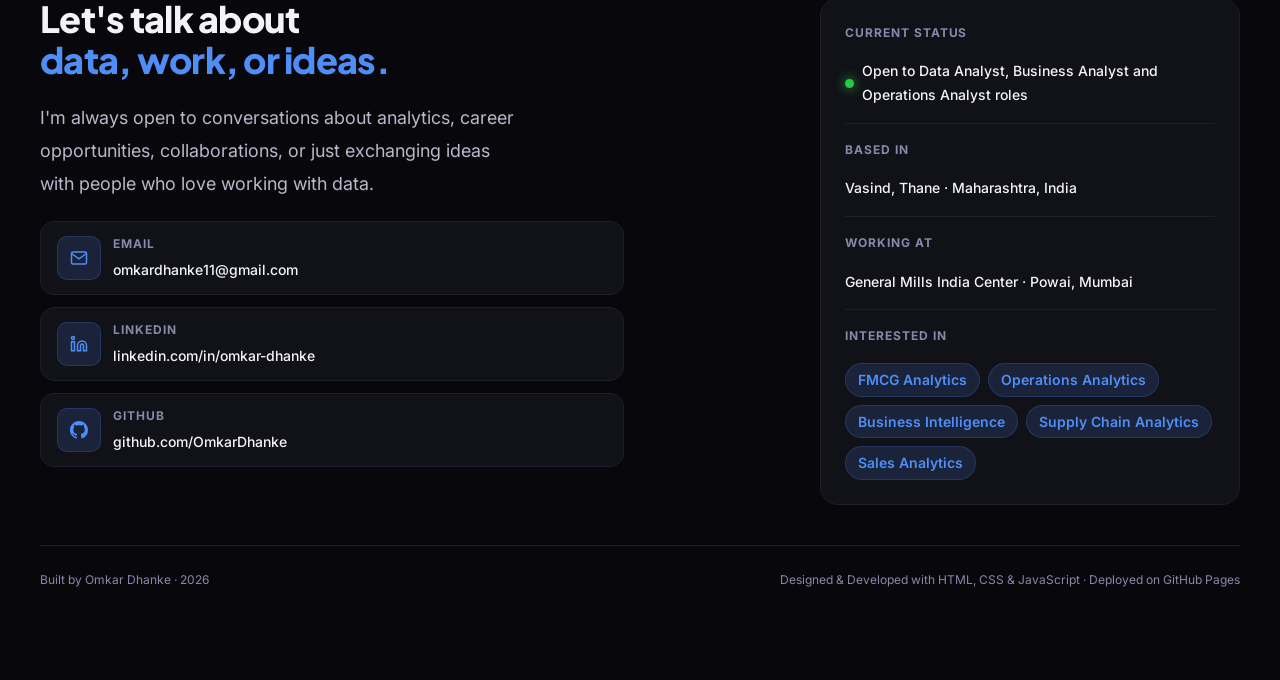
==== commit 45ff4027: "Fix visual hierarchy for Experience card in About section - Role (.exp-about-title): 1rem, --font-he" ====
--- a/index.html
+++ b/index.html
@@ -251,7 +251,7 @@
               <li><span class="outcome-dot"></span>Perform post-audit reviews of invoices and payment claims, validating claim details, payment status, amounts, and supporting documentation</li>
               <li><span class="outcome-dot"></span>Analyze claim and payment data to identify discrepancies, exceptions, and aging</li>
               <li><span class="outcome-dot"></span>Reconcile data across Excel and SAP and maintain accurate payment and audit records</li>
-              <li><span class="outcome-dot"></span>Built an Excel/VBA email-based document downloader that saves 30-60 minutes during high-volume claim processing</li>
+              <li><span class="outcome-dot"></span>Built an Excel/VBA email-based document downloader that saves <strong>30-60 minutes</strong> during high-volume claim processing</li>
             </ul>
               <div class="exp-about-tools">
                 <span class="tool-tag">Excel</span>
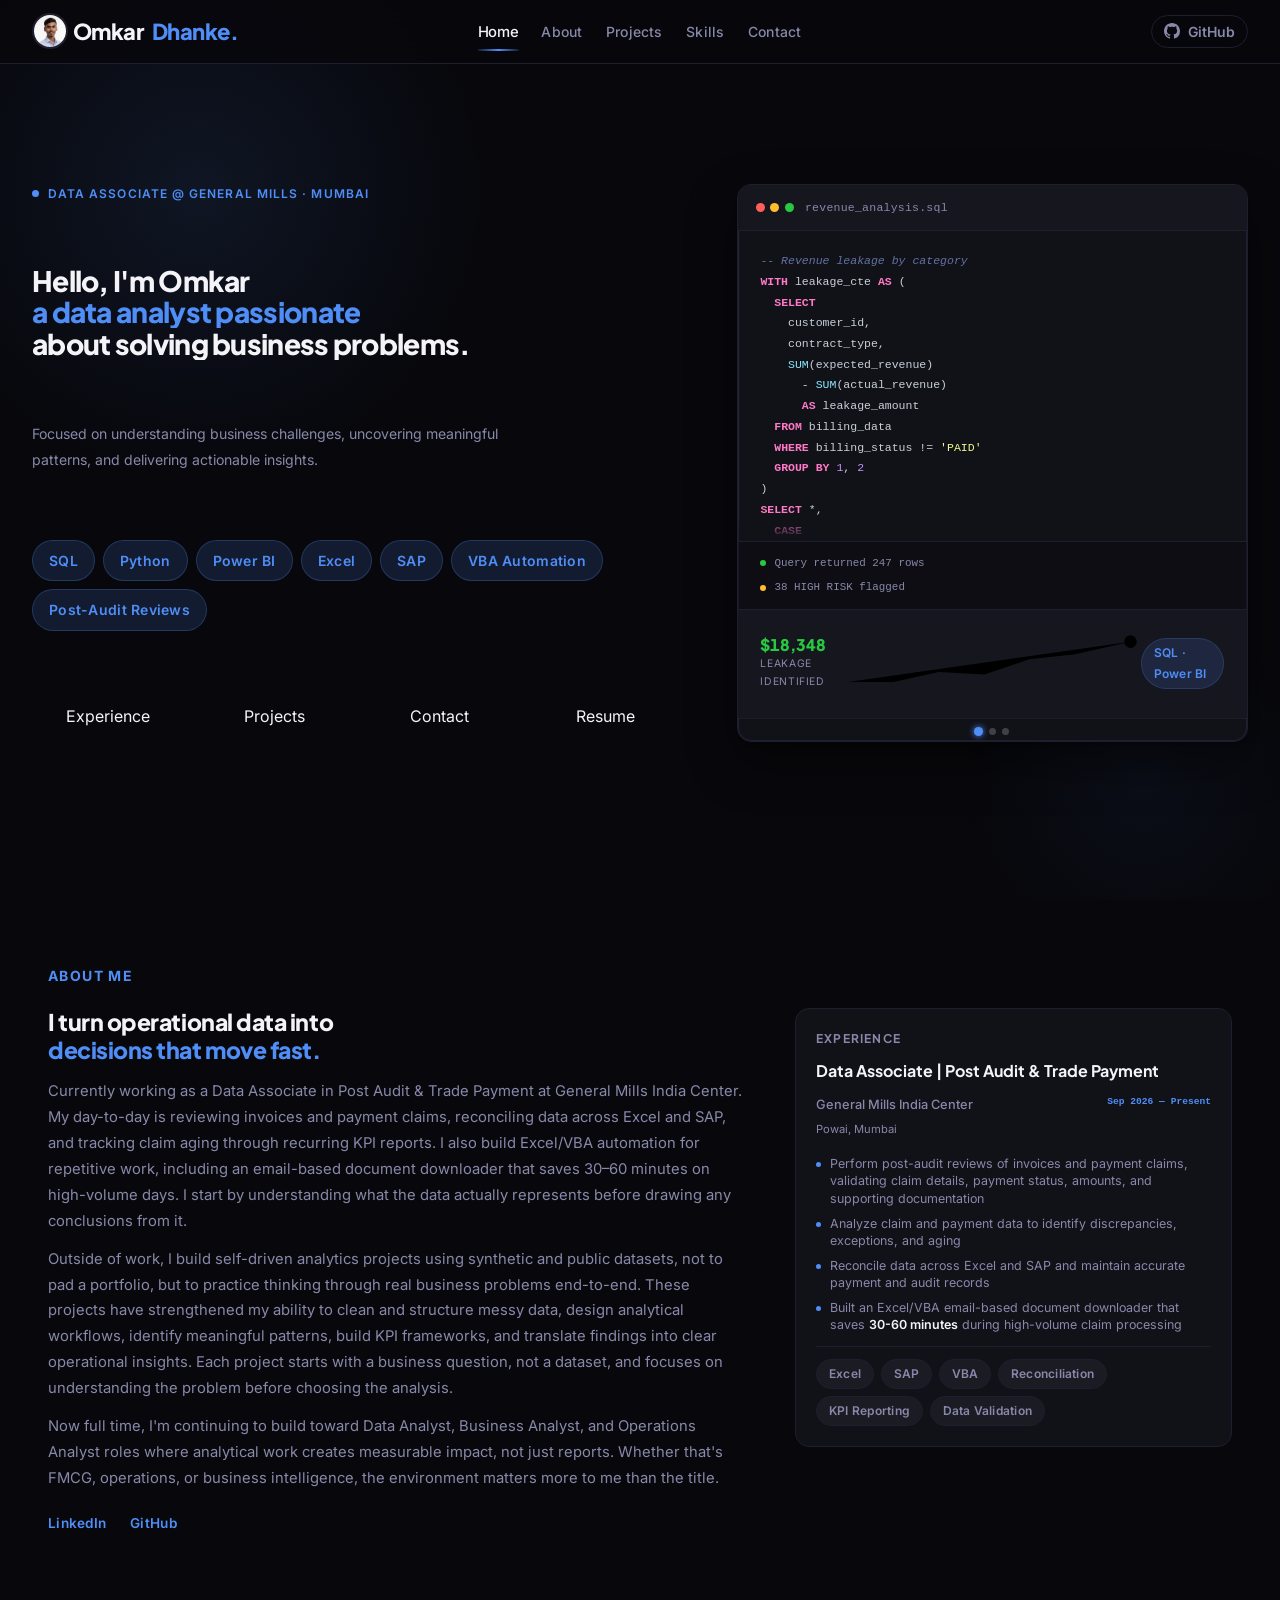
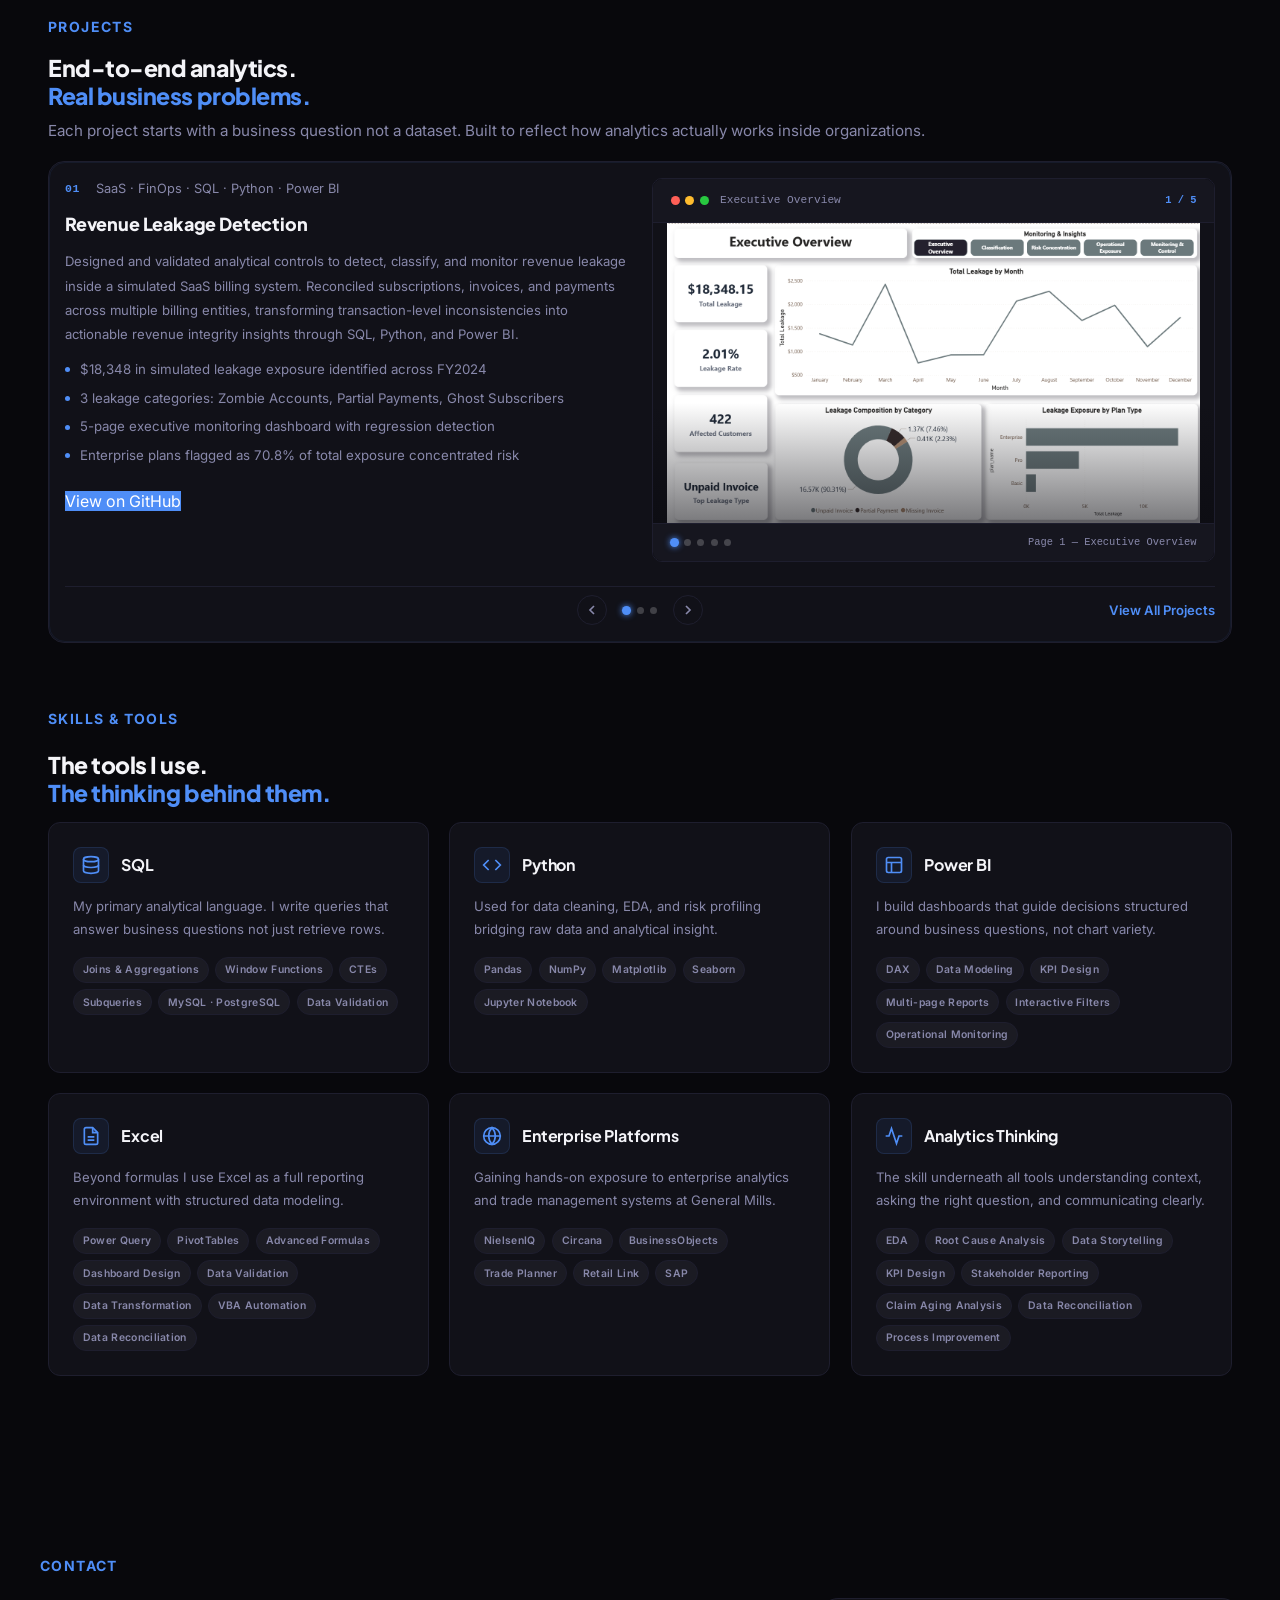
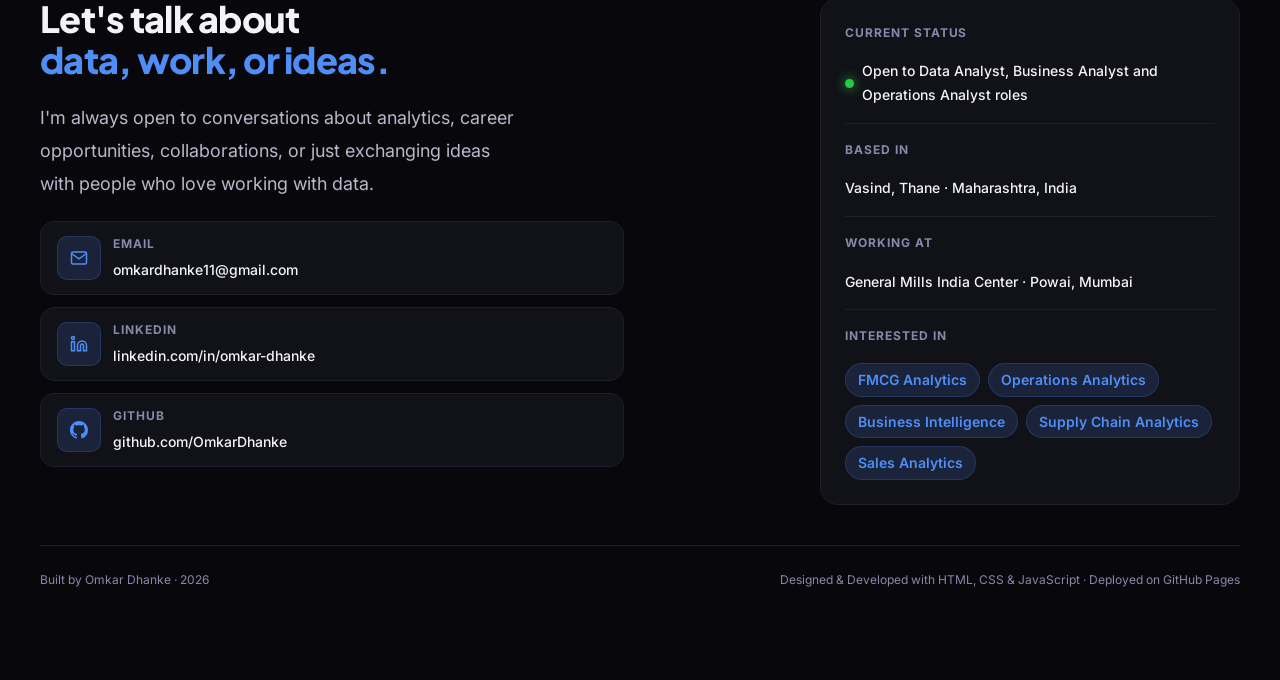
==== commit af2c4bd8: "Fix Experience card layout issues - Fix 1: Wrap bullet text in <span> so <strong> stays inline (all " ====
--- a/index.html
+++ b/index.html
@@ -248,10 +248,10 @@
             </div>
             <p class="exp-about-location">Powai, Mumbai</p>
             <ul class="exp-about-outcomes">
-              <li><span class="outcome-dot"></span>Perform post-audit reviews of invoices and payment claims, validating claim details, payment status, amounts, and supporting documentation</li>
-              <li><span class="outcome-dot"></span>Analyze claim and payment data to identify discrepancies, exceptions, and aging</li>
-              <li><span class="outcome-dot"></span>Reconcile data across Excel and SAP and maintain accurate payment and audit records</li>
-              <li><span class="outcome-dot"></span>Built an Excel/VBA email-based document downloader that saves <strong>30-60 minutes</strong> during high-volume claim processing</li>
+              <li><span class="outcome-dot"></span><span>Perform post-audit reviews of invoices and payment claims, validating claim details, payment status, amounts, and supporting documentation</span></li>
+              <li><span class="outcome-dot"></span><span>Analyze claim and payment data to identify discrepancies, exceptions, and aging</span></li>
+              <li><span class="outcome-dot"></span><span>Reconcile data across Excel and SAP and maintain accurate payment and audit records</span></li>
+              <li><span class="outcome-dot"></span><span>Built an Excel/VBA email-based document downloader that saves <strong>30-60 minutes</strong> during high-volume claim processing</span></li>
             </ul>
               <div class="exp-about-tools">
                 <span class="tool-tag">Excel</span>
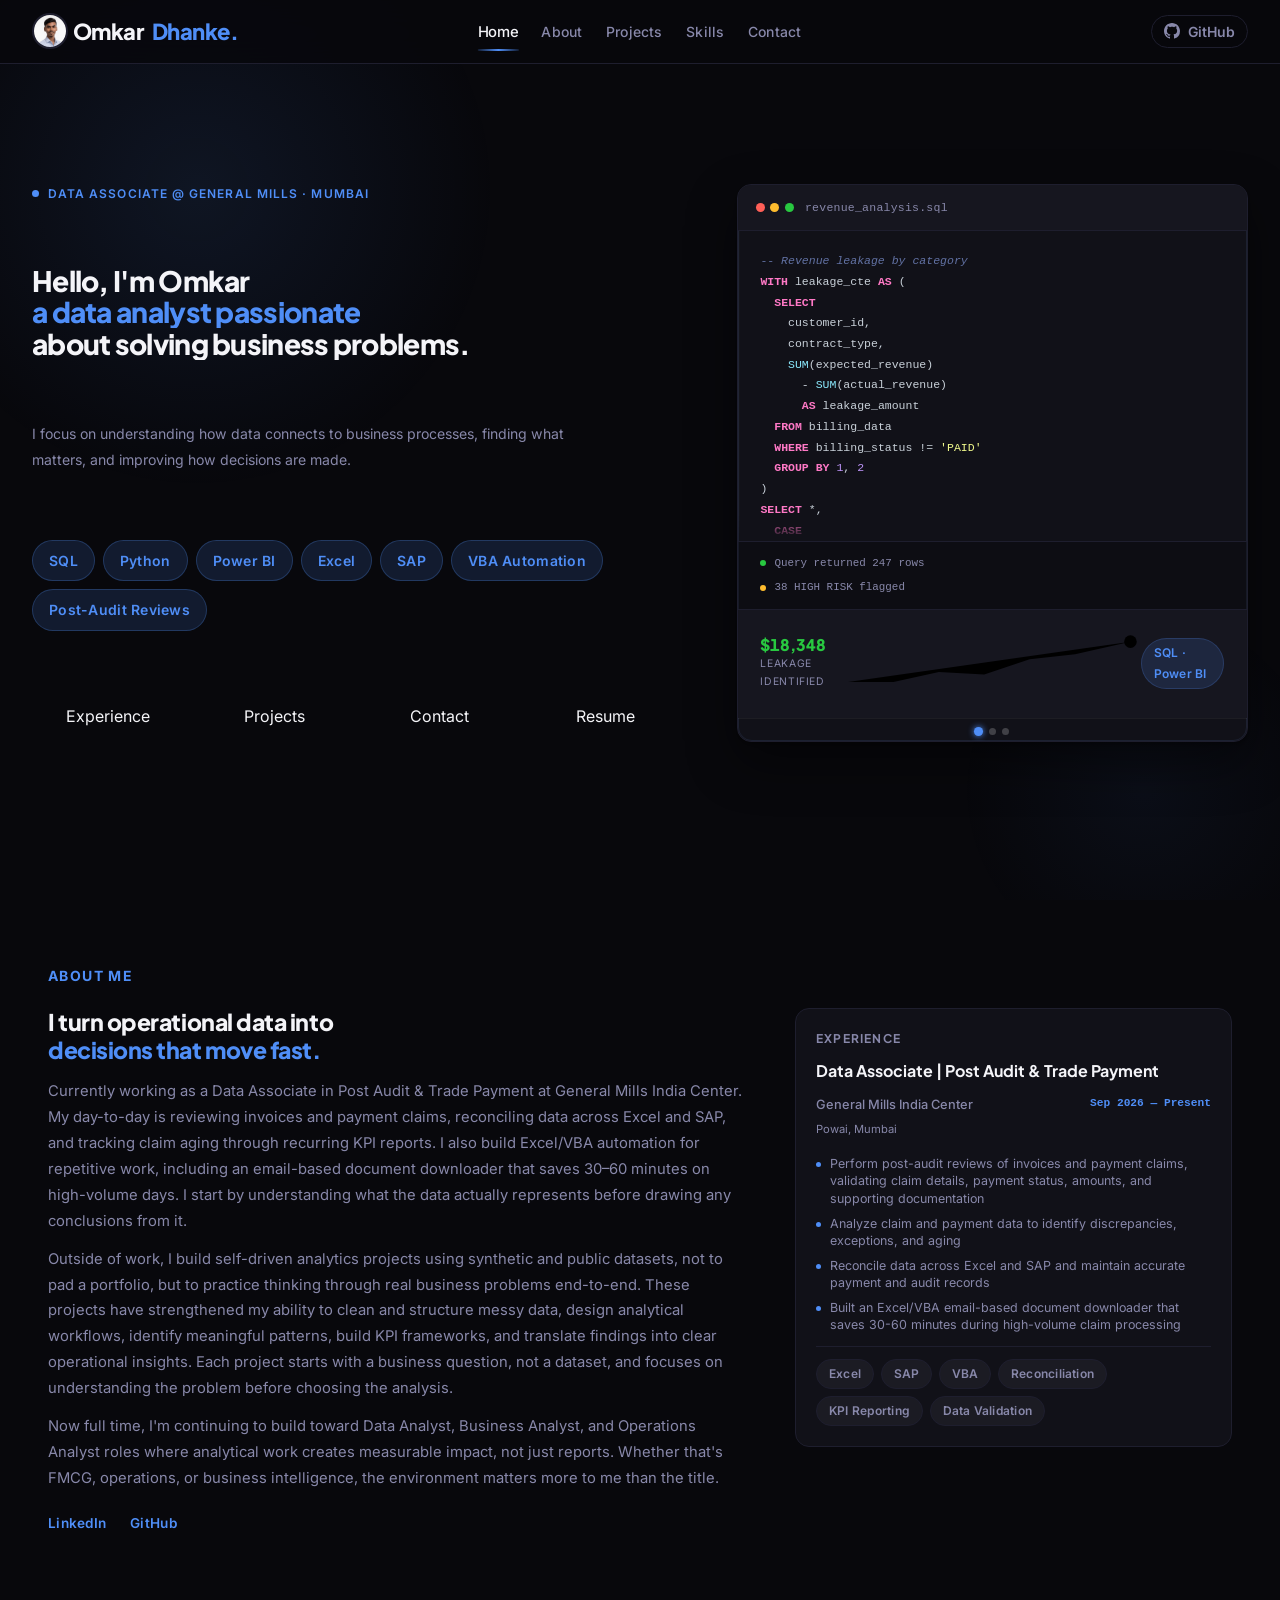
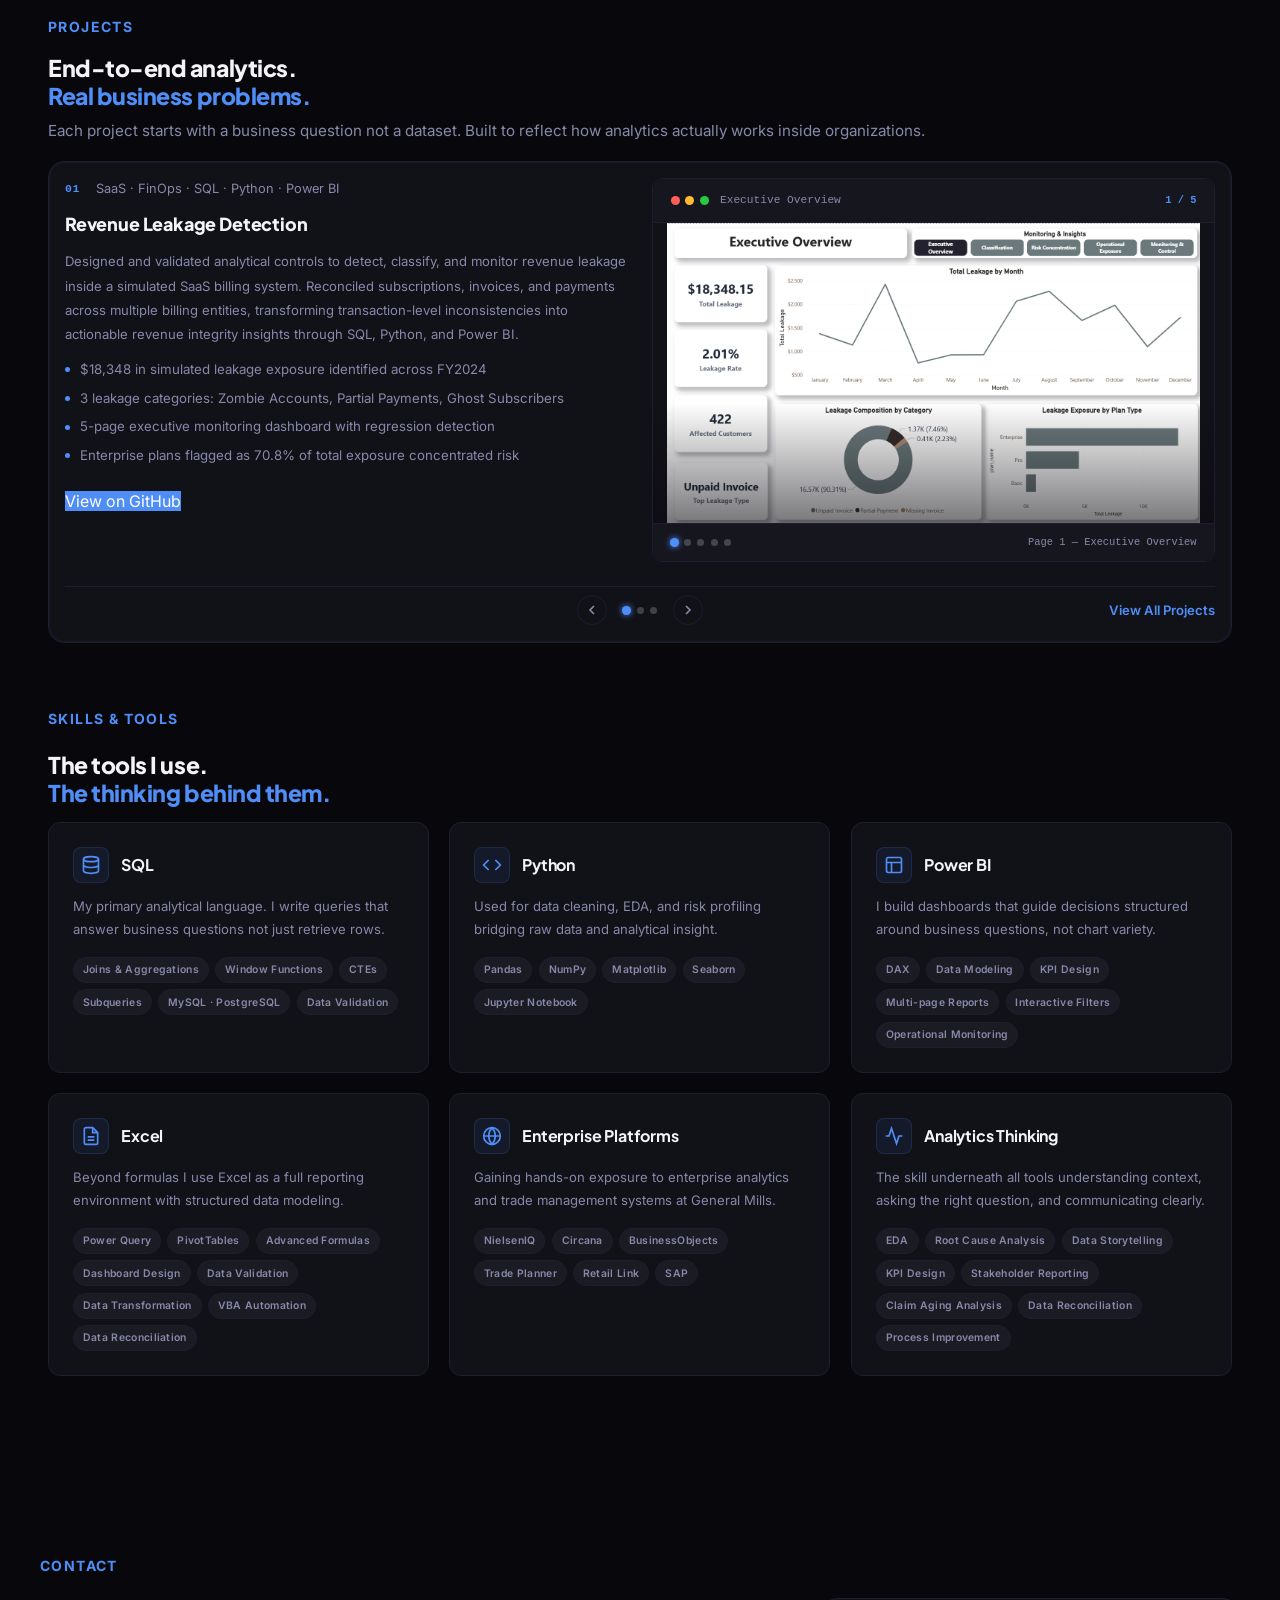
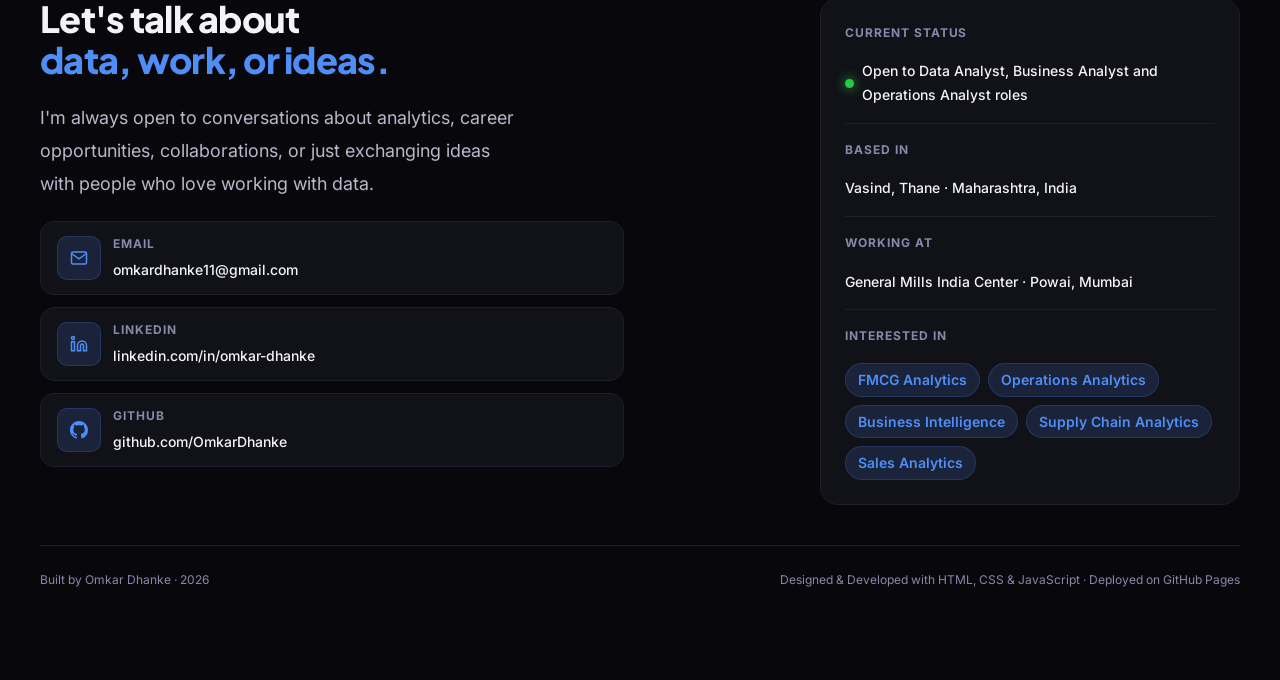
==== commit 4b5c2a80: "feat(hero): update hero subtext for clarity and impact; increase max-width" ====
--- a/index.html
+++ b/index.html
@@ -124,8 +124,7 @@
         </h1>
 
         <p class="hero-sub" data-aos="fade-up" data-aos-delay="200">
-          Focused on understanding business challenges, 
-          uncovering meaningful patterns, and delivering actionable insights. 
+         I focus on understanding how data connects to business processes, finding what matters, and improving how decisions are made.
         </p>
 
         <!-- Tool pills row — adds visual height to left column -->
@@ -248,10 +247,10 @@
             </div>
             <p class="exp-about-location">Powai, Mumbai</p>
             <ul class="exp-about-outcomes">
-              <li><span class="outcome-dot"></span><span>Perform post-audit reviews of invoices and payment claims, validating claim details, payment status, amounts, and supporting documentation</span></li>
-              <li><span class="outcome-dot"></span><span>Analyze claim and payment data to identify discrepancies, exceptions, and aging</span></li>
-              <li><span class="outcome-dot"></span><span>Reconcile data across Excel and SAP and maintain accurate payment and audit records</span></li>
-              <li><span class="outcome-dot"></span><span>Built an Excel/VBA email-based document downloader that saves <strong>30-60 minutes</strong> during high-volume claim processing</span></li>
+              <li><span class="outcome-dot"></span>Perform post-audit reviews of invoices and payment claims, validating claim details, payment status, amounts, and supporting documentation</li>
+              <li><span class="outcome-dot"></span>Analyze claim and payment data to identify discrepancies, exceptions, and aging</li>
+              <li><span class="outcome-dot"></span>Reconcile data across Excel and SAP and maintain accurate payment and audit records</li>
+              <li><span class="outcome-dot"></span>Built an Excel/VBA email-based document downloader that saves 30-60 minutes during high-volume claim processing</li>
             </ul>
               <div class="exp-about-tools">
                 <span class="tool-tag">Excel</span>
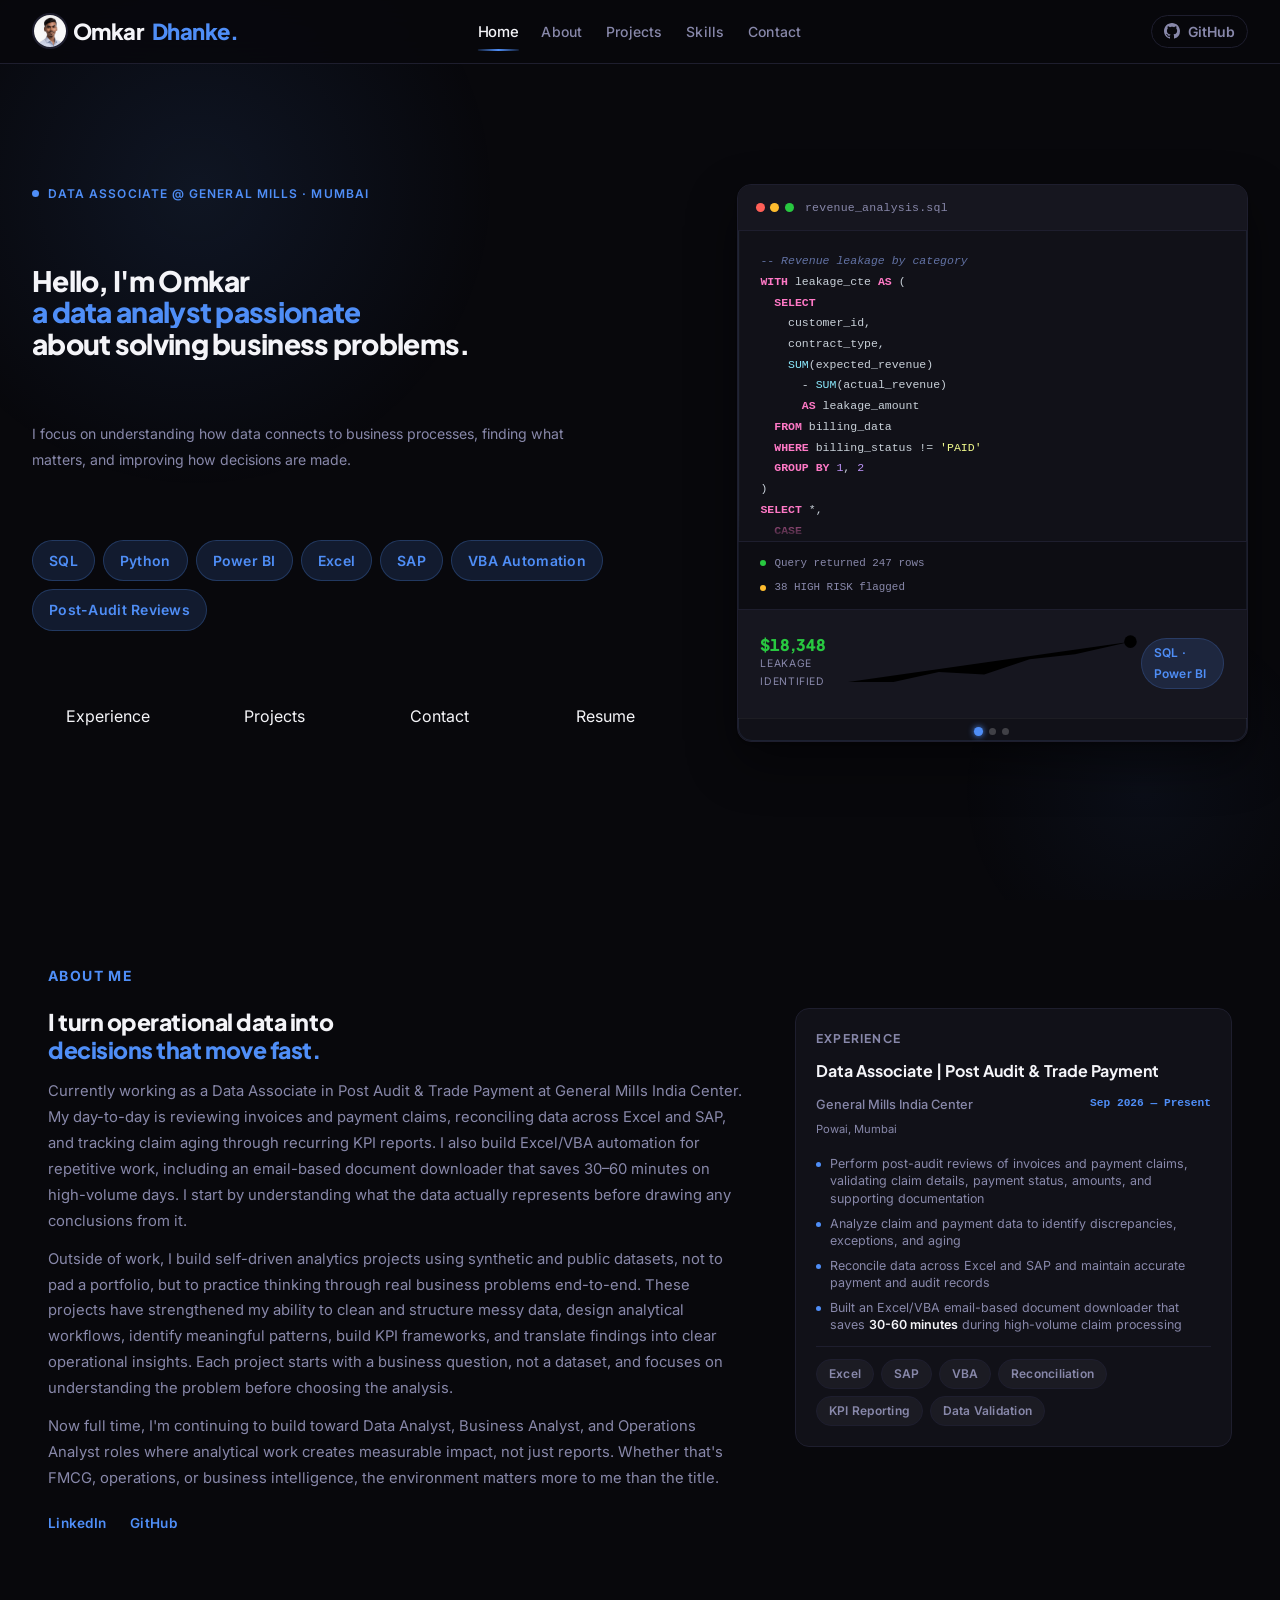
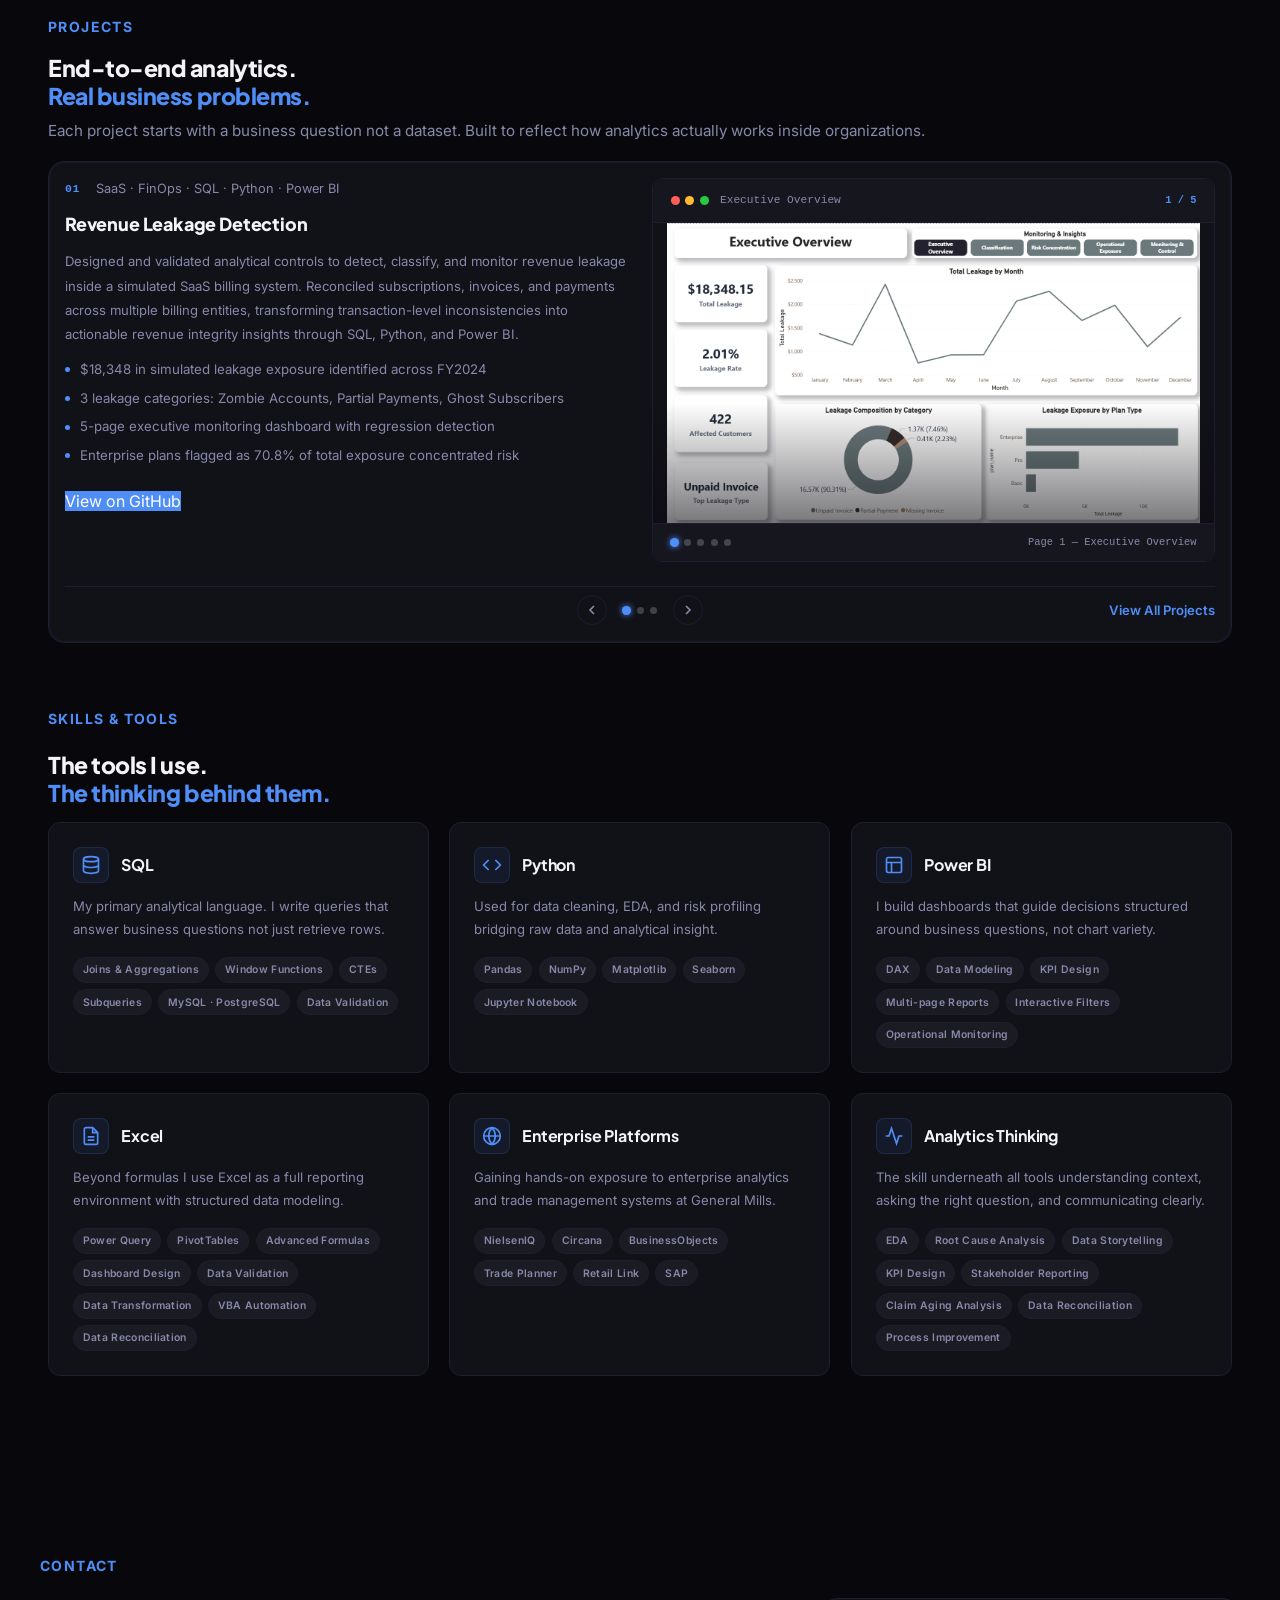
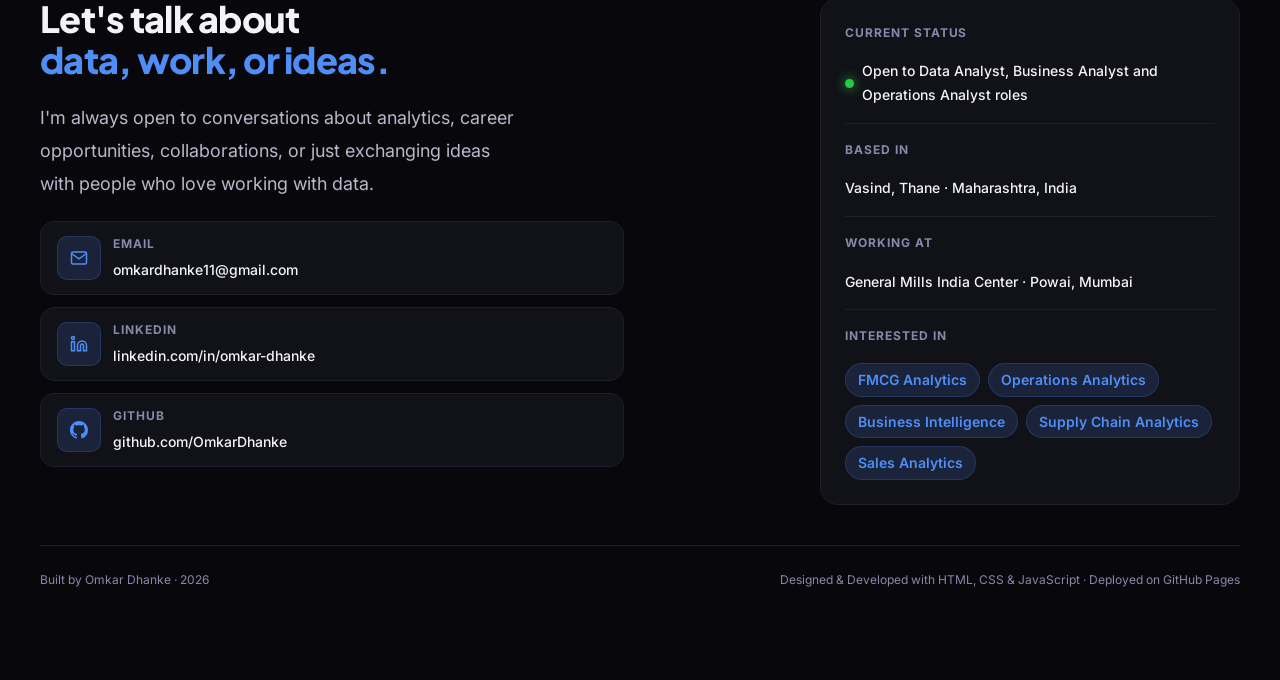
==== commit 7b51b1d7: "Merge branch 'main' into feature/experience-section" ====
--- a/index.html
+++ b/index.html
@@ -247,10 +247,10 @@
             </div>
             <p class="exp-about-location">Powai, Mumbai</p>
             <ul class="exp-about-outcomes">
-              <li><span class="outcome-dot"></span>Perform post-audit reviews of invoices and payment claims, validating claim details, payment status, amounts, and supporting documentation</li>
-              <li><span class="outcome-dot"></span>Analyze claim and payment data to identify discrepancies, exceptions, and aging</li>
-              <li><span class="outcome-dot"></span>Reconcile data across Excel and SAP and maintain accurate payment and audit records</li>
-              <li><span class="outcome-dot"></span>Built an Excel/VBA email-based document downloader that saves 30-60 minutes during high-volume claim processing</li>
+              <li><span class="outcome-dot"></span><span>Perform post-audit reviews of invoices and payment claims, validating claim details, payment status, amounts, and supporting documentation</span></li>
+              <li><span class="outcome-dot"></span><span>Analyze claim and payment data to identify discrepancies, exceptions, and aging</span></li>
+              <li><span class="outcome-dot"></span><span>Reconcile data across Excel and SAP and maintain accurate payment and audit records</span></li>
+              <li><span class="outcome-dot"></span><span>Built an Excel/VBA email-based document downloader that saves <strong>30-60 minutes</strong> during high-volume claim processing</span></li>
             </ul>
               <div class="exp-about-tools">
                 <span class="tool-tag">Excel</span>
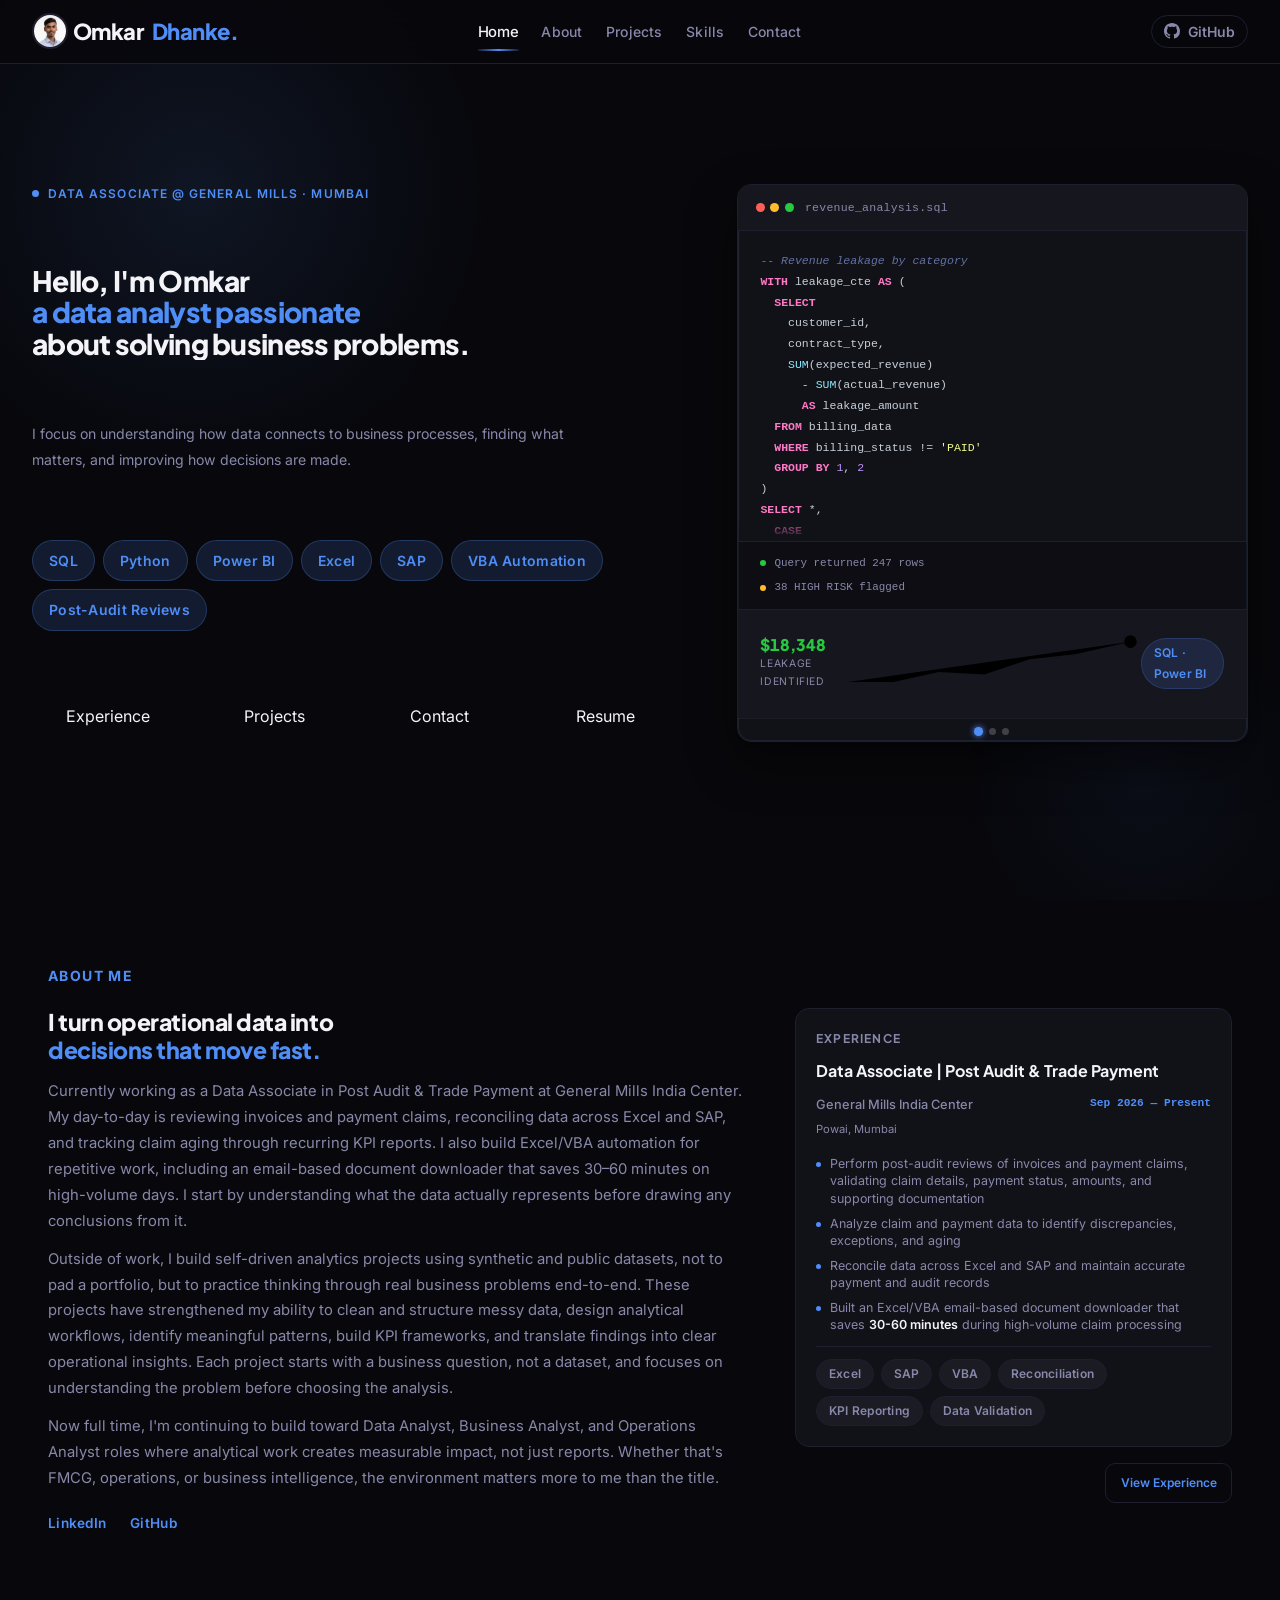
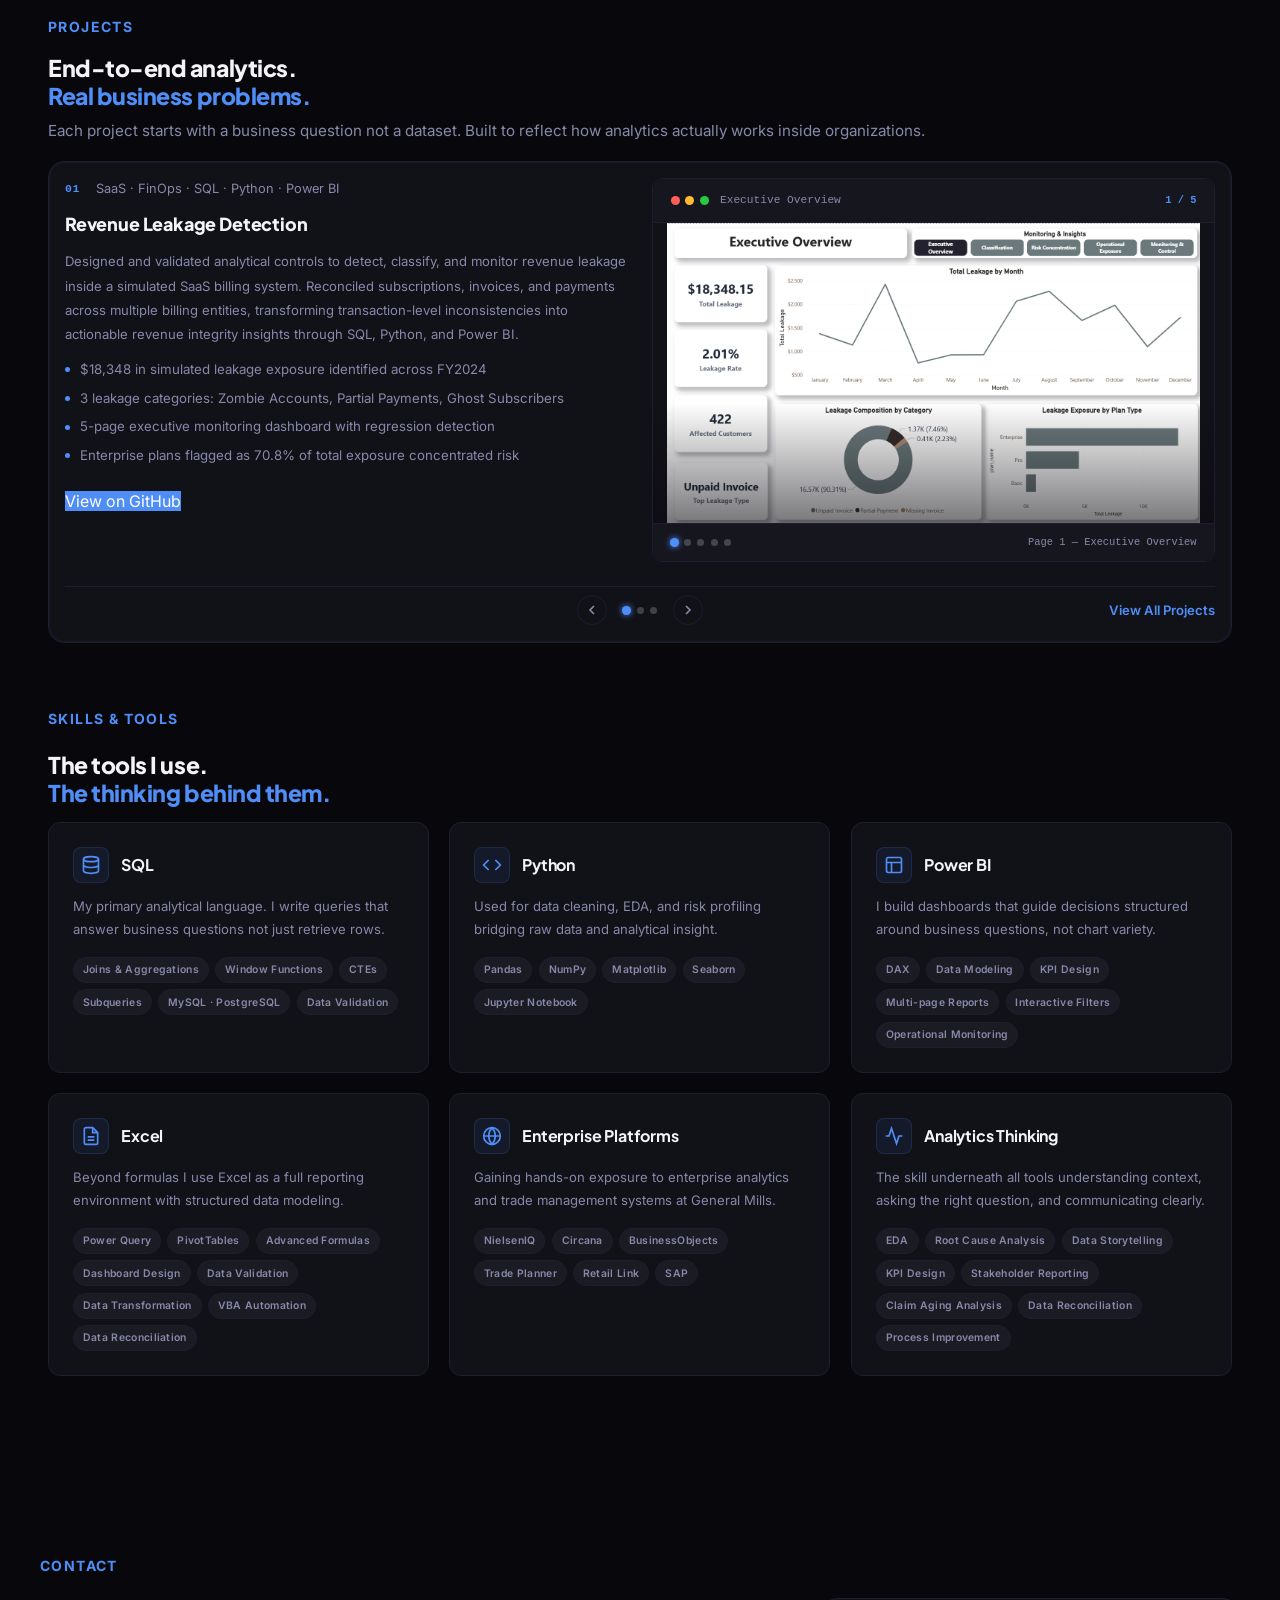
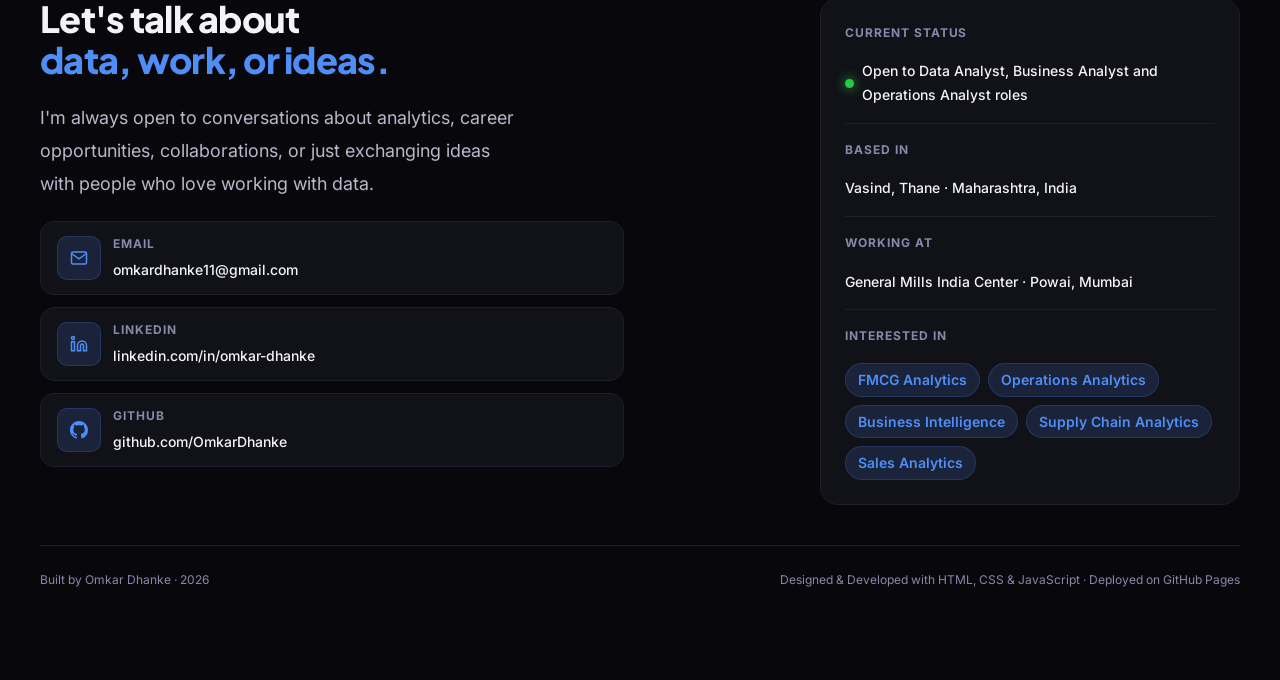
==== commit a680c820: "feat(experience): add link container for viewing experience details" ====
--- a/index.html
+++ b/index.html
@@ -262,6 +262,10 @@
               </div>
           </div>
 
+          <div class="about-experience-link-container reveal reveal-item">
+            <a class="about-experience-link" href="career.html">View Experience</a>
+          </div>
+
         </div>
       </div>
     </div>
@@ -743,4 +747,4 @@
 </body>
 
 </html>
-  +
